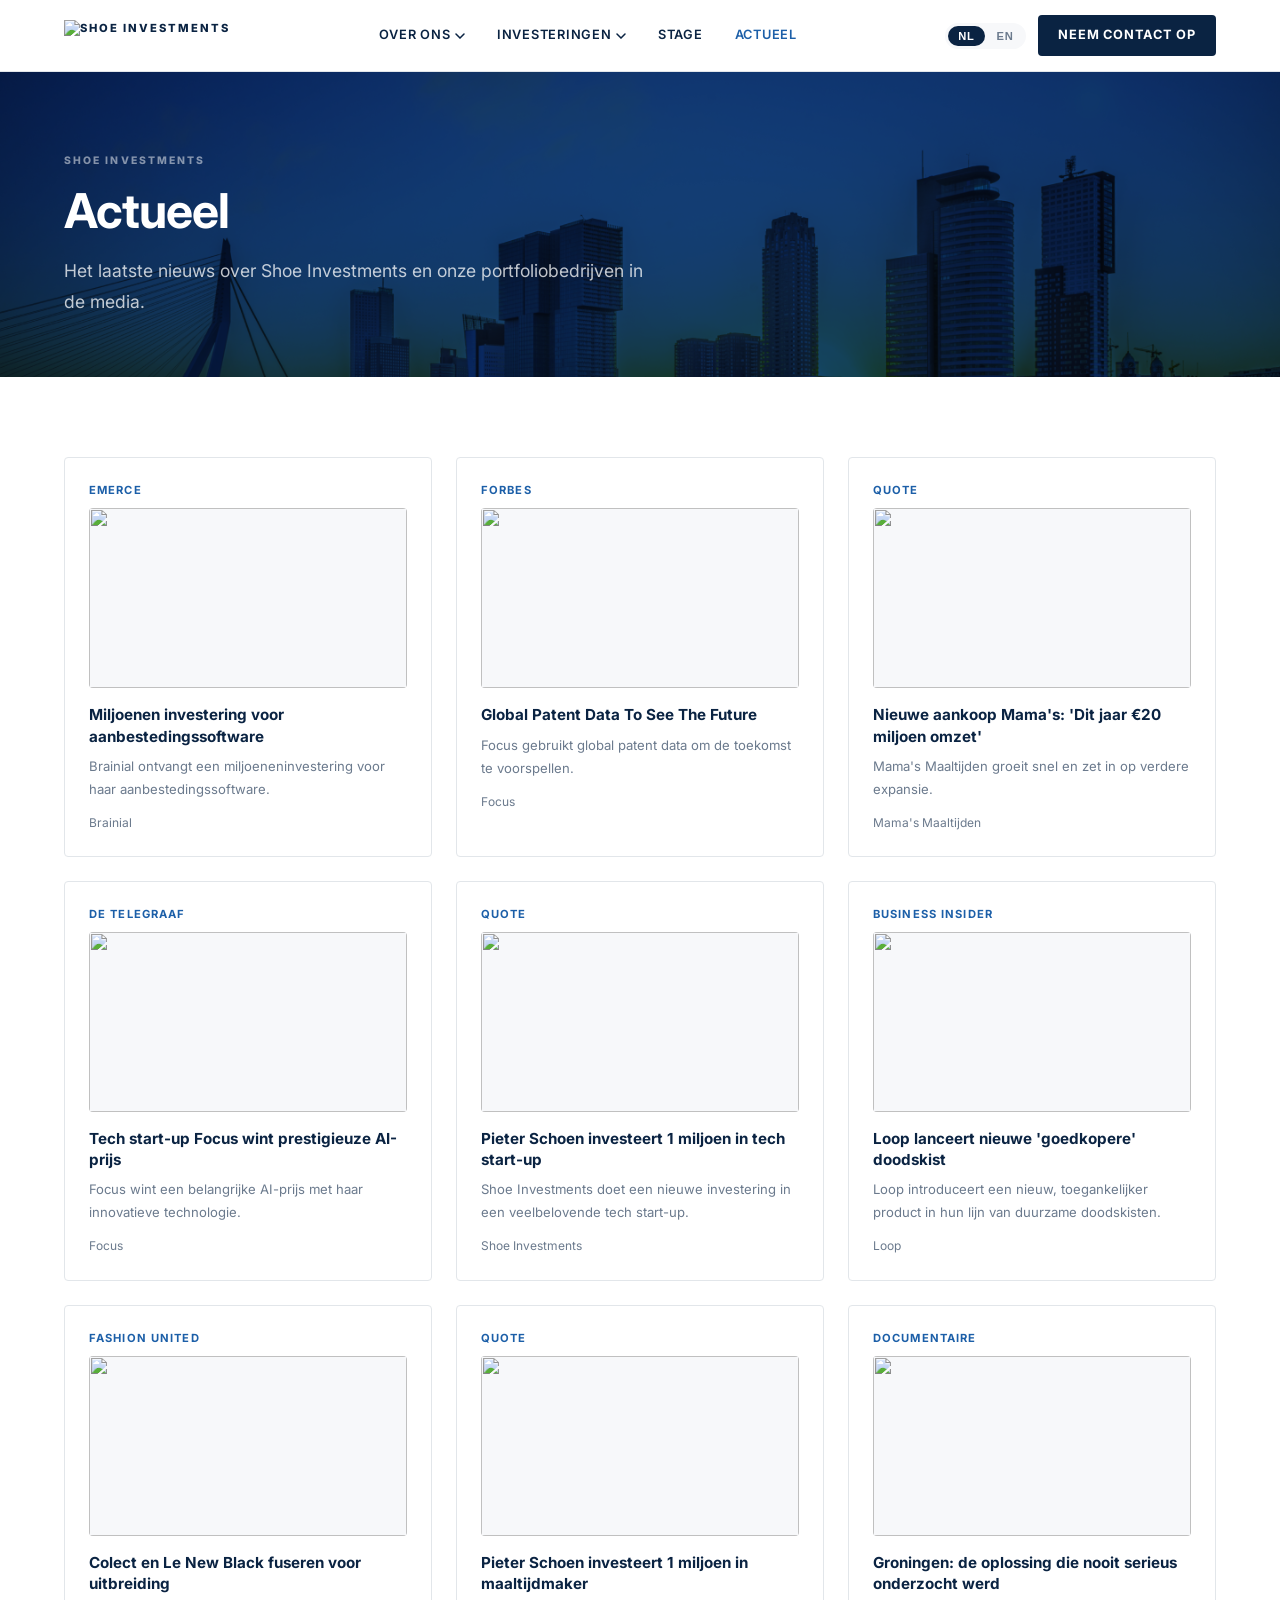
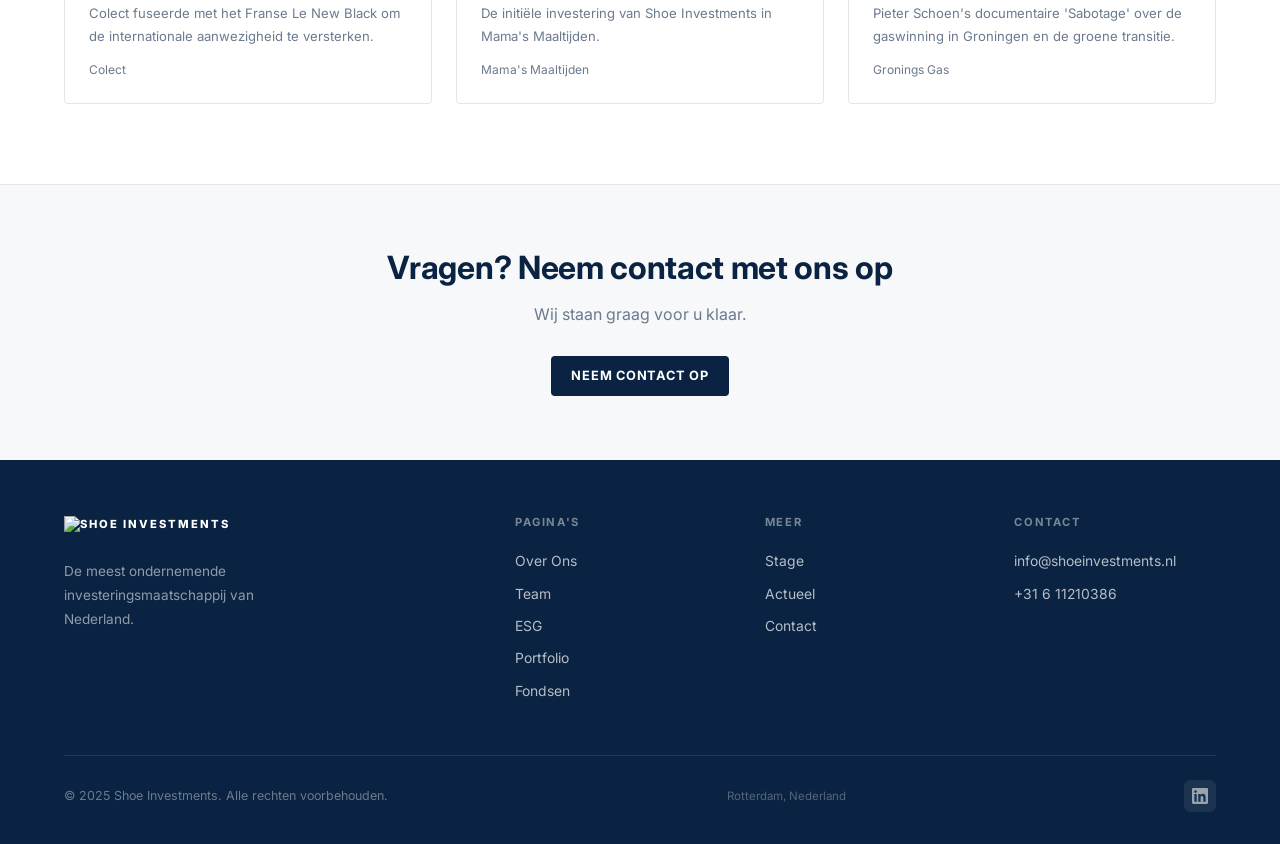
==== actueel.html @ 48cdfedd "Initial commit: Shoe Investments corporate website Static HTML/CSS/JS corporate site for Shoe Invest" ====
<!DOCTYPE html>
<html lang="nl">
<head>
  <meta charset="UTF-8" />
  <meta name="viewport" content="width=device-width, initial-scale=1.0" />
  <title>Actueel — Shoe Investments</title>
  <link rel="preconnect" href="https://fonts.googleapis.com" />
  <link rel="preconnect" href="https://fonts.gstatic.com" crossorigin />
  <link href="https://fonts.googleapis.com/css2?family=Inter:wght@400;500;600;700;800&display=swap" rel="stylesheet" />
  <link rel="stylesheet" href="css/style.css" />
</head>
<body>
<nav class="navbar">
  <div class="container">
    <a href="index.html" class="nav-logo">
      <img src="https://cdn.prod.website-files.com/64eccea52a843067f3f921f5/651d822fee055feca2a8ac01_Shoe%20logo.svg" alt="Shoe Investments" height="32" style="height:32px;width:auto;">
    </a>
    <ul class="nav-links">
      <li class="nav-item">
        <span class="nav-link" tabindex="0">
          <span data-nl="Over Ons" data-en="About Us">Over Ons</span>
          <svg width="10" height="6" viewBox="0 0 10 6" fill="none"><path d="M1 1l4 4 4-4" stroke="currentColor" stroke-width="1.5" stroke-linecap="round"/></svg>
        </span>
        <div class="dropdown">
          <a href="over-ons.html" data-nl="Over Ons" data-en="About Us">Over Ons</a>
          <a href="team.html">Team</a>
          <a href="esg.html">ESG</a>
        </div>
      </li>
      <li class="nav-item">
        <span class="nav-link" tabindex="0">
          <span data-nl="Investeringen" data-en="Investments">Investeringen</span>
          <svg width="10" height="6" viewBox="0 0 10 6" fill="none"><path d="M1 1l4 4 4-4" stroke="currentColor" stroke-width="1.5" stroke-linecap="round"/></svg>
        </span>
        <div class="dropdown">
          <a href="portfolio.html">Portfolio</a>
          <a href="fondsen.html" data-nl="Fondsen" data-en="Funds">Fondsen</a>
        </div>
      </li>
      <li><a href="stage.html" class="nav-link" data-nl="Stage" data-en="Internship">Stage</a></li>
      <li><a href="actueel.html" class="nav-link active" data-nl="Actueel" data-en="News">Actueel</a></li>
    </ul>
    <div class="nav-right">
      <div class="lang-toggle">
        <button class="lang-btn active" data-lang="nl">NL</button>
        <button class="lang-btn" data-lang="en">EN</button>
      </div>
      <a href="contact.html" class="btn btn-primary" data-nl="Neem Contact Op" data-en="Contact Us">Neem Contact Op</a>
      <button class="hamburger" aria-label="Menu"><span></span><span></span><span></span></button>
    </div>
  </div>
</nav>
<div class="mobile-nav">
  <a href="over-ons.html" data-nl="Over Ons" data-en="About Us">Over Ons</a>
  <a href="team.html">Team</a>
  <a href="esg.html">ESG</a>
  <a href="portfolio.html">Portfolio</a>
  <a href="fondsen.html" data-nl="Fondsen" data-en="Funds">Fondsen</a>
  <a href="stage.html" data-nl="Stage" data-en="Internship">Stage</a>
  <a href="actueel.html" data-nl="Actueel" data-en="News">Actueel</a>
  <a href="contact.html" data-nl="Neem Contact Op" data-en="Contact Us">Neem Contact Op</a>
</div>

<div class="page-content">
  <div class="page-hero">
    <div class="container">
      <p class="page-hero-eyebrow">Shoe Investments</p>
      <h1 data-nl="Actueel" data-en="News">Actueel</h1>
      <p class="lead" data-nl="Het laatste nieuws over Shoe Investments en onze portfoliobedrijven in de media." data-en="The latest news about Shoe Investments and our portfolio companies in the media.">Het laatste nieuws over Shoe Investments en onze portfoliobedrijven in de media.</p>
    </div>
  </div>

  <section>
    <div class="container">
      <div class="news-grid">

        <a href="https://www.emerce.nl/wire/pieter-schoen-investeert-vrolijk-door-miljoenen-euros-aanbestedingssoftware-brainial" target="_blank" rel="noopener" class="news-card">
          <div class="news-source">Emerce</div>
          <img src="https://cdn.prod.website-files.com/64ef52d4e63f78db8ad33967/684ffb658123a22bd717f1c7_Brianial.png" alt="" class="news-card-img" style="object-position:center 30%;" loading="lazy">
          <h3 data-nl="Miljoenen investering voor aanbestedingssoftware" data-en="Millions invested in tendering software">Miljoenen investering voor aanbestedingssoftware</h3>
          <p data-nl="Brainial ontvangt een miljoeneninvestering voor haar aanbestedingssoftware." data-en="Brainial receives a multi-million investment for its tendering software.">Brainial ontvangt een miljoeneninvestering voor haar aanbestedingssoftware.</p>
          <div style="margin-top:12px;font-size:0.75rem;color:var(--grey-text);">Brainial</div>
        </a>

        <a href="https://www.forbes.com/sites/jenniferkitepowell/2024/02/20/this-is-how-one-company-uses-global-patent-data-to-see-the-future/?sh=64e98cf75f99" target="_blank" rel="noopener" class="news-card">
          <div class="news-source">Forbes</div>
          <img src="https://cdn.prod.website-files.com/64ef52d4e63f78db8ad33967/65e05b4cc07e5c67987887cb_960x0.jpg.webp" alt="" class="news-card-img" loading="lazy">
          <h3 data-nl="Global Patent Data To See The Future" data-en="Global Patent Data To See The Future">Global Patent Data To See The Future</h3>
          <p data-nl="Focus gebruikt global patent data om de toekomst te voorspellen." data-en="Focus uses global patent data to predict the future.">Focus gebruikt global patent data om de toekomst te voorspellen.</p>
          <div style="margin-top:12px;font-size:0.75rem;color:var(--grey-text);">Focus</div>
        </a>

        <a href="https://www.quotenet.nl/zakelijk/a46900696/mamas-maaltijden-vood-pieter-schoen/" target="_blank" rel="noopener" class="news-card">
          <div class="news-source">Quote</div>
          <img src="https://cdn.prod.website-files.com/64ef52d4e63f78db8ad33967/65e05a0ed6deb21a295bdee4_mama%27s%20overname.jpeg" alt="" class="news-card-img" style="object-position:center 30%;" loading="lazy">
          <h3 data-nl="Nieuwe aankoop Mama's: 'Dit jaar €20 miljoen omzet'" data-en="Mama's new acquisition: '€20 million turnover this year'">Nieuwe aankoop Mama's: 'Dit jaar €20 miljoen omzet'</h3>
          <p data-nl="Mama's Maaltijden groeit snel en zet in op verdere expansie." data-en="Mama's Maaltijden is growing rapidly and is expanding further.">Mama's Maaltijden groeit snel en zet in op verdere expansie.</p>
          <div style="margin-top:12px;font-size:0.75rem;color:var(--grey-text);">Mama's Maaltijden</div>
        </a>

        <a href="https://www.telegraaf.nl/financieel/462116134/nederlands-techbedrijf-focus-wint-prestigieuze-ai-prijs" target="_blank" rel="noopener" class="news-card">
          <div class="news-source">De Telegraaf</div>
          <img src="https://cdn.prod.website-files.com/64ef52d4e63f78db8ad33967/658c47b6bd7c075b6a76b91a_focus.png" alt="" class="news-card-img" loading="lazy">
          <h3 data-nl="Tech start-up Focus wint prestigieuze AI-prijs" data-en="Tech start-up Focus wins prestigious AI award">Tech start-up Focus wint prestigieuze AI-prijs</h3>
          <p data-nl="Focus wint een belangrijke AI-prijs met haar innovatieve technologie." data-en="Focus wins an important AI award with its innovative technology.">Focus wint een belangrijke AI-prijs met haar innovatieve technologie.</p>
          <div style="margin-top:12px;font-size:0.75rem;color:var(--grey-text);">Focus</div>
        </a>

        <a href="https://www.quotenet.nl/financien/investeren/a45560311/pieter-schoen-focus-vaningen-thijs-van-de-poll-investeren-startup/" target="_blank" rel="noopener" class="news-card">
          <div class="news-source">Quote</div>
          <img src="https://cdn.prod.website-files.com/64ef52d4e63f78db8ad33967/658c46719f0ba90bafc49a41_van-ingen-schoen-jpg-652ea79540af8.jpg" alt="" class="news-card-img" loading="lazy">
          <h3 data-nl="Pieter Schoen investeert 1 miljoen in tech start-up" data-en="Pieter Schoen invests 1 million in tech start-up">Pieter Schoen investeert 1 miljoen in tech start-up</h3>
          <p data-nl="Shoe Investments doet een nieuwe investering in een veelbelovende tech start-up." data-en="Shoe Investments makes a new investment in a promising tech start-up.">Shoe Investments doet een nieuwe investering in een veelbelovende tech start-up.</p>
          <div style="margin-top:12px;font-size:0.75rem;color:var(--grey-text);">Shoe Investments</div>
        </a>

        <a href="https://www.businessinsider.nl/loop-biotech-levende-doodskist-haalt-1-miljoen-op-nieuwe-versie-kist-goedkoper/" target="_blank" rel="noopener" class="news-card">
          <div class="news-source">Business Insider</div>
          <img src="https://cdn.prod.website-files.com/64ef52d4e63f78db8ad33967/6555ae7742459ecd41f3e564_Loop.jpeg" alt="" class="news-card-img" loading="lazy">
          <h3 data-nl="Loop lanceert nieuwe 'goedkopere' doodskist" data-en="Loop launches new 'cheaper' coffin">Loop lanceert nieuwe 'goedkopere' doodskist</h3>
          <p data-nl="Loop introduceert een nieuw, toegankelijker product in hun lijn van duurzame doodskisten." data-en="Loop introduces a new, more accessible product in their line of sustainable coffins.">Loop introduceert een nieuw, toegankelijker product in hun lijn van duurzame doodskisten.</p>
          <div style="margin-top:12px;font-size:0.75rem;color:var(--grey-text);">Loop</div>
        </a>

        <a href="https://fashionunited.nl/nieuws/business/colect-en-le-new-black-fuseren-om-samen-het-toonaangevende-digitale-wholesaleplatform-te-vormen-in-europa-en-de-vs/2023092658620" target="_blank" rel="noopener" class="news-card">
          <div class="news-source">Fashion United</div>
          <img src="https://cdn.prod.website-files.com/64ef52d4e63f78db8ad33967/6555ae75e374dc70b36e6571_lnb-x-colect-equipe-direction-1-q2i5mr8w-2023-09-26.jpeg" alt="" class="news-card-img" loading="lazy">
          <h3 data-nl="Colect en Le New Black fuseren voor uitbreiding" data-en="Colect and Le New Black merge for expansion">Colect en Le New Black fuseren voor uitbreiding</h3>
          <p data-nl="Colect fuseerde met het Franse Le New Black om de internationale aanwezigheid te versterken." data-en="Colect merged with French company Le New Black to strengthen its international presence.">Colect fuseerde met het Franse Le New Black om de internationale aanwezigheid te versterken.</p>
          <div style="margin-top:12px;font-size:0.75rem;color:var(--grey-text);">Colect</div>
        </a>

        <a href="https://www.quotenet.nl/zakelijk/a44061539/pieter-schoen-investeert-euro1-miljoen-in-maaltijdenmaker-mijn-kinderen-worden-met-liefde-proefkonijn/" target="_blank" rel="noopener" class="news-card">
          <div class="news-source">Quote</div>
          <img src="https://cdn.prod.website-files.com/64ef52d4e63f78db8ad33967/6555ae761fc83b9bbe2fec80_mamas_2.jpeg" alt="" class="news-card-img" style="object-position:center 30%;" loading="lazy">
          <h3 data-nl="Pieter Schoen investeert 1 miljoen in maaltijdmaker" data-en="Pieter Schoen invests 1 million in meal maker">Pieter Schoen investeert 1 miljoen in maaltijdmaker</h3>
          <p data-nl="De initiële investering van Shoe Investments in Mama's Maaltijden." data-en="Shoe Investments' initial investment in Mama's Maaltijden.">De initiële investering van Shoe Investments in Mama's Maaltijden.</p>
          <div style="margin-top:12px;font-size:0.75rem;color:var(--grey-text);">Mama's Maaltijden</div>
        </a>

        <a href="https://oplossinggroningen.nl/" target="_blank" rel="noopener" class="news-card">
          <div class="news-source" data-nl="Documentaire" data-en="Documentary">Documentaire</div>
          <img src="https://cdn.prod.website-files.com/64ef52d4e63f78db8ad33967/6555ae7589e341346a11536c_Rectangle_17.jpeg" alt="" class="news-card-img" loading="lazy">
          <h3 data-nl="Groningen: de oplossing die nooit serieus onderzocht werd" data-en="Groningen: the solution that was never seriously investigated">Groningen: de oplossing die nooit serieus onderzocht werd</h3>
          <p data-nl="Pieter Schoen's documentaire 'Sabotage' over de gaswinning in Groningen en de groene transitie." data-en="Pieter Schoen's documentary 'Sabotage' about gas extraction in Groningen and the green transition.">Pieter Schoen's documentaire 'Sabotage' over de gaswinning in Groningen en de groene transitie.</p>
          <div style="margin-top:12px;font-size:0.75rem;color:var(--grey-text);">Gronings Gas</div>
        </a>

      </div>

      
  </section>

  <div class="cta-banner">
    <div class="container">
      <h2 data-nl="Vragen? Neem contact met ons op" data-en="Questions? Get in touch">Vragen? Neem contact met ons op</h2>
      <p data-nl="Wij staan graag voor u klaar." data-en="We are happy to help you.">Wij staan graag voor u klaar.</p>
      <a href="contact.html" class="btn btn-primary" data-nl="Neem Contact Op" data-en="Contact Us">Neem Contact Op</a>
    </div>
  </div>

  <footer>
    <div class="container">
      <div class="footer-grid">
        <div class="footer-brand">
          <a href="index.html" class="nav-logo" style="color:white;">
            <img src="https://cdn.prod.website-files.com/64eccea52a843067f3f921f5/6537e6a56e33669aa1f856d7_Group%20(7).png" alt="Shoe Investments" height="28" style="height:28px;width:auto;">
          </a>
          <p data-nl="De meest ondernemende investeringsmaatschappij van Nederland." data-en="The most entrepreneurial investment company in the Netherlands.">De meest ondernemende investeringsmaatschappij van Nederland.</p>
        </div>
        <div class="footer-col">
          <h4 data-nl="Pagina's" data-en="Pages">Pagina's</h4>
          <a href="over-ons.html" data-nl="Over Ons" data-en="About Us">Over Ons</a>
          <a href="team.html">Team</a>
          <a href="esg.html">ESG</a>
          <a href="portfolio.html">Portfolio</a>
          <a href="fondsen.html" data-nl="Fondsen" data-en="Funds">Fondsen</a>
        </div>
        <div class="footer-col">
          <h4 data-nl="Meer" data-en="More">Meer</h4>
          <a href="stage.html" data-nl="Stage" data-en="Internship">Stage</a>
          <a href="actueel.html" data-nl="Actueel" data-en="News">Actueel</a>
          <a href="contact.html">Contact</a>
        </div>
        <div class="footer-col">
          <h4 data-nl="Contact" data-en="Contact">Contact</h4>
          <a href="mailto:info@shoeinvestments.nl">info@shoeinvestments.nl</a>
          <a href="tel:+31611210386">+31 6 11210386</a>
        </div>
      </div>
      <div class="footer-bottom">
        <p data-nl="© 2025 Shoe Investments. Alle rechten voorbehouden." data-en="© 2025 Shoe Investments. All rights reserved.">© 2025 Shoe Investments. Alle rechten voorbehouden.</p>
        <p style="color:rgba(255,255,255,0.3);font-size:0.72rem;" data-nl="Rotterdam, Nederland" data-en="Rotterdam, Netherlands">Rotterdam, Nederland</p>
              <div class="footer-social">
        <a href="https://www.linkedin.com/company/shoe-investments/" target="_blank" rel="noopener" aria-label="LinkedIn">
          <svg width="16" height="16" viewBox="0 0 24 24" fill="currentColor"><path d="M20.447 20.452h-3.554v-5.569c0-1.328-.027-3.037-1.852-3.037-1.853 0-2.136 1.445-2.136 2.939v5.667H9.351V9h3.414v1.561h.046c.477-.9 1.637-1.85 3.37-1.85 3.601 0 4.267 2.37 4.267 5.455v6.286zM5.337 7.433a2.062 2.062 0 0 1-2.063-2.065 2.064 2.064 0 1 1 2.063 2.065zm1.782 13.019H3.555V9h3.564v11.452zM22.225 0H1.771C.792 0 0 .774 0 1.729v20.542C0 23.227.792 24 1.771 24h20.451C23.2 24 24 23.227 24 22.271V1.729C24 .774 23.2 0 22.222 0h.003z"/></svg>
        </a>
      </div>
      </div>
    </div>
  </footer>
</div>
<script src="js/main.js"></script>
</body>
</html>
---- css/style.css ----
/* ============================================================
   SHOE INVESTMENTS — Global Stylesheet
   Design: Light, professional PE office aesthetic (Rotterdam)
   Colors: Navy #0A2342, Accent Blue #1C5FA8, White #FFFFFF, Grey #F7F8FA
   Font: Inter (Google Fonts)
   ============================================================ */

/* ---------- Reset & Base ---------- */
*, *::before, *::after {
  box-sizing: border-box;
  margin: 0;
  padding: 0;
}

html {
  scroll-behavior: smooth;
  font-size: 16px;
}

body {
  font-family: 'Inter', -apple-system, BlinkMacSystemFont, 'Segoe UI', sans-serif;
  color: #1a2a3a;
  background: #ffffff;
  line-height: 1.6;
  -webkit-font-smoothing: antialiased;
}

img { max-width: 100%; display: block; }
a { text-decoration: none; color: inherit; }
ul { list-style: none; }

/* ---------- CSS Variables ---------- */
:root {
  --navy: #0A2342;
  --blue: #1C5FA8;
  --blue-light: #2d74c7;
  --white: #ffffff;
  --grey-bg: #F7F8FA;
  --grey-border: #e2e6ea;
  --grey-text: #6b7a8d;
  --text: #1a2a3a;
  --nav-height: 72px;
  --max-width: 1200px;
  --radius: 4px;
  --shadow: 0 2px 12px rgba(10,35,66,0.08);
  --shadow-hover: 0 6px 24px rgba(10,35,66,0.14);
  --transition: 0.2s ease;
}

/* ---------- Typography ---------- */
h1, h2, h3, h4, h5 {
  font-weight: 700;
  line-height: 1.2;
  color: var(--navy);
}

h1 { font-size: clamp(2rem, 4vw, 3rem); letter-spacing: -0.02em; }
h2 { font-size: clamp(1.5rem, 2.5vw, 2.25rem); letter-spacing: -0.01em; }
h3 { font-size: 1.25rem; }
h4 { font-size: 1rem; font-weight: 600; }
p { color: var(--grey-text); line-height: 1.75; }
.lead { font-size: 1.1rem; color: var(--text); }

/* ---------- Layout ---------- */
.container {
  max-width: var(--max-width);
  margin: 0 auto;
  padding: 0 24px;
}

section { padding: 80px 0; }

.section-label {
  font-size: 0.7rem;
  font-weight: 700;
  letter-spacing: 0.15em;
  text-transform: uppercase;
  color: var(--blue);
  margin-bottom: 12px;
}

.section-title {
  margin-bottom: 16px;
}

.section-intro {
  max-width: 640px;
  margin-bottom: 48px;
}

/* ---------- Navigation ---------- */
.navbar {
  position: fixed;
  top: 0; left: 0; right: 0;
  height: var(--nav-height);
  background: rgba(255,255,255,0.97);
  backdrop-filter: blur(8px);
  border-bottom: 1px solid var(--grey-border);
  z-index: 1000;
  display: flex;
  align-items: center;
}

.navbar .container {
  display: flex;
  align-items: center;
  justify-content: space-between;
  width: 100%;
}

.nav-logo {
  display: flex;
  align-items: center;
  gap: 10px;
  font-size: 0.7rem;
  font-weight: 800;
  letter-spacing: 0.18em;
  text-transform: uppercase;
  color: var(--navy);
}

.nav-logo svg {
  flex-shrink: 0;
}

.nav-links {
  display: flex;
  align-items: center;
  gap: 8px;
}

.nav-item {
  position: relative;
}

.nav-link {
  font-size: 0.8rem;
  font-weight: 600;
  letter-spacing: 0.06em;
  text-transform: uppercase;
  color: var(--navy);
  padding: 8px 12px;
  border-radius: var(--radius);
  transition: color var(--transition), background var(--transition);
  display: flex;
  align-items: center;
  gap: 4px;
  cursor: pointer;
}

.nav-link:hover { color: var(--blue); background: var(--grey-bg); }
.nav-link.active { color: var(--blue); }

/* Dropdown */
.dropdown {
  position: absolute;
  top: calc(100% + 8px);
  left: 0;
  min-width: 180px;
  background: var(--white);
  border: 1px solid var(--grey-border);
  border-radius: var(--radius);
  box-shadow: var(--shadow);
  opacity: 0;
  visibility: hidden;
  transform: translateY(-6px);
  transition: all var(--transition);
}

.nav-item:hover .dropdown,
.nav-item:focus-within .dropdown {
  opacity: 1;
  visibility: visible;
  transform: translateY(0);
}

.dropdown a {
  display: block;
  padding: 10px 16px;
  font-size: 0.8rem;
  font-weight: 500;
  color: var(--text);
  transition: background var(--transition), color var(--transition);
}

.dropdown a:hover {
  background: var(--grey-bg);
  color: var(--blue);
}

/* Nav Right */
.nav-right {
  display: flex;
  align-items: center;
  gap: 12px;
}

/* Language Toggle */
.lang-toggle {
  display: flex;
  align-items: center;
  gap: 2px;
  background: var(--grey-bg);
  border-radius: 20px;
  padding: 3px;
}

.lang-btn {
  font-size: 0.7rem;
  font-weight: 700;
  letter-spacing: 0.06em;
  padding: 4px 10px;
  border-radius: 16px;
  border: none;
  cursor: pointer;
  background: transparent;
  color: var(--grey-text);
  transition: all var(--transition);
}

.lang-btn.active {
  background: var(--navy);
  color: var(--white);
}

/* CTA Button */
.btn {
  display: inline-flex;
  align-items: center;
  gap: 8px;
  padding: 10px 20px;
  border-radius: var(--radius);
  font-size: 0.8rem;
  font-weight: 700;
  letter-spacing: 0.06em;
  text-transform: uppercase;
  transition: all var(--transition);
  cursor: pointer;
  border: none;
}

.btn-primary {
  background: var(--navy);
  color: var(--white);
}

.btn-primary:hover {
  background: var(--blue);
  box-shadow: var(--shadow-hover);
  transform: translateY(-1px);
}

.btn-outline {
  background: transparent;
  color: var(--navy);
  border: 2px solid var(--navy);
}

.btn-outline:hover {
  background: var(--navy);
  color: var(--white);
}

.btn-white {
  background: var(--white);
  color: var(--navy);
}

.btn-white:hover {
  background: var(--grey-bg);
}

/* Hamburger */
.hamburger {
  display: none;
  flex-direction: column;
  gap: 5px;
  cursor: pointer;
  padding: 4px;
  background: none;
  border: none;
}

.hamburger span {
  display: block;
  width: 22px;
  height: 2px;
  background: var(--navy);
  border-radius: 2px;
  transition: all 0.25s ease;
}

.hamburger.open span:nth-child(1) { transform: rotate(45deg) translate(5px, 5px); }
.hamburger.open span:nth-child(2) { opacity: 0; }
.hamburger.open span:nth-child(3) { transform: rotate(-45deg) translate(5px, -5px); }

/* Mobile Nav */
.mobile-nav {
  display: none;
  position: fixed;
  top: var(--nav-height);
  left: 0; right: 0;
  background: var(--white);
  border-bottom: 1px solid var(--grey-border);
  padding: 24px;
  z-index: 999;
  box-shadow: var(--shadow);
}

.mobile-nav.open { display: block; }

.mobile-nav a {
  display: block;
  padding: 12px 0;
  font-size: 0.9rem;
  font-weight: 600;
  color: var(--navy);
  border-bottom: 1px solid var(--grey-border);
}

.mobile-nav a:last-child { border-bottom: none; }

/* Page offset for fixed nav */
.page-content {
  padding-top: var(--nav-height);
}

/* ---------- Hero ---------- */
.hero {
  position: relative;
  min-height: 90vh;
  display: flex;
  align-items: center;
  overflow: hidden;
  background: var(--navy);
}

.hero-bg {
  position: absolute;
  inset: 0;
  background-image: url('../images/hero-slide1.png');
  background-size: cover;
  background-position: center 30%;
  opacity: 0.5;
}

.hero-content {
  position: relative;
  z-index: 1;
  max-width: 700px;
}

.hero-eyebrow {
  font-size: 0.65rem;
  font-weight: 800;
  letter-spacing: 0.2em;
  text-transform: uppercase;
  color: rgba(255,255,255,0.7);
  margin-bottom: 16px;
}

.hero h1 {
  color: var(--white);
  font-size: clamp(2rem, 4.5vw, 3.5rem);
  line-height: 1.1;
  margin-bottom: 24px;
}

.hero-sub {
  font-size: 1.05rem;
  color: rgba(255,255,255,0.75);
  margin-bottom: 36px;
  max-width: 480px;
}

.hero-actions {
  display: flex;
  gap: 12px;
  flex-wrap: wrap;
}

/* ---------- Stats Bar ---------- */
.stats-bar {
  background: var(--grey-bg);
  border-bottom: 1px solid var(--grey-border);
  padding: 32px 0;
}

.stats-grid {
  display: grid;
  grid-template-columns: repeat(3, 1fr);
  gap: 1px;
  background: var(--grey-border);
}

.stat-item {
  background: var(--grey-bg);
  text-align: center;
  padding: 24px 16px;
}

.stat-number {
  font-size: 2.5rem;
  font-weight: 800;
  color: var(--navy);
  line-height: 1;
  margin-bottom: 6px;
}

.stat-label {
  font-size: 0.8rem;
  color: var(--grey-text);
  text-transform: uppercase;
  letter-spacing: 0.08em;
  font-weight: 500;
}

/* ---------- Cards ---------- */
.card {
  background: var(--white);
  border: 1px solid var(--grey-border);
  border-radius: var(--radius);
  padding: 28px;
  transition: all var(--transition);
}

.card:hover {
  box-shadow: var(--shadow-hover);
  transform: translateY(-2px);
  border-color: transparent;
}

/* ---------- Values Grid ---------- */
.values-grid {
  display: grid;
  grid-template-columns: repeat(auto-fill, minmax(280px, 1fr));
  gap: 24px;
}

.value-card {
  padding: 28px;
  border: 1px solid var(--grey-border);
  border-radius: var(--radius);
  transition: all var(--transition);
}

.value-card:hover {
  border-color: var(--blue);
  box-shadow: var(--shadow);
}

.value-icon {
  width: 40px;
  height: 40px;
  background: var(--grey-bg);
  border-radius: 8px;
  display: flex;
  align-items: center;
  justify-content: center;
  margin-bottom: 16px;
  color: var(--blue);
}

.value-card h3 {
  font-size: 1rem;
  margin-bottom: 8px;
  color: var(--navy);
}

.value-card p {
  font-size: 0.88rem;
}

/* ---------- Portfolio Cards ---------- */
.portfolio-grid {
  display: grid;
  grid-template-columns: repeat(auto-fill, minmax(240px, 1fr));
  gap: 20px;
}

a.portfolio-card {
  display: block;
  color: inherit;
}

.portfolio-card {
  background: var(--white);
  border: 1px solid var(--grey-border);
  border-radius: var(--radius);
  padding: 0;
  transition: all var(--transition);
  position: relative;
  overflow: hidden;
}

.portfolio-card:hover {
  box-shadow: var(--shadow-hover);
  transform: translateY(-3px);
  border-color: transparent;
}

/* Company photo at top of card */
.portfolio-card-img {
  width: 100%;
  height: 200px;
  object-fit: cover;
  object-position: center 20%;
  display: block;
}

/* Card body (below image) */
.portfolio-card-body {
  padding: 16px 20px 20px;
}

/* One-liner tooltip that slides up on hover */
.card-tooltip {
  position: absolute;
  bottom: 0; left: 0; right: 0;
  background: rgba(10, 35, 66, 0.92);
  color: white;
  font-size: 0.8rem;
  font-weight: 500;
  padding: 10px 16px;
  transform: translateY(100%);
  transition: transform 0.22s ease;
  line-height: 1.4;
  backdrop-filter: blur(4px);
  pointer-events: none;
}

.portfolio-card:hover .card-tooltip {
  transform: translateY(0);
}

.portfolio-logo {
  height: 28px;
  width: auto;
  max-width: 100px;
  object-fit: contain;
  margin-bottom: 10px;
  display: block;
}

.portfolio-logo-placeholder {
  height: 28px;
  display: flex;
  align-items: center;
  margin-bottom: 10px;
}

/* Detail page back link */
.back-link {
  display: inline-flex;
  align-items: center;
  gap: 6px;
  font-size: 0.8rem;
  font-weight: 600;
  color: var(--blue);
  text-transform: uppercase;
  letter-spacing: 0.08em;
  margin-bottom: 32px;
  transition: color var(--transition);
}
.back-link:hover { color: var(--navy); }

.detail-hero {
  background: var(--navy);
  padding: 80px 0 60px;
}
.detail-hero-inner {
  display: flex;
  align-items: flex-start;
  gap: 40px;
}
.detail-logo-box {
  background: white;
  border-radius: 8px;
  padding: 16px 24px;
  display: flex;
  align-items: center;
  justify-content: center;
  flex-shrink: 0;
  width: 120px;
  height: 80px;
}
.detail-logo-box img {
  max-width: 100%;
  max-height: 100%;
  object-fit: contain;
}
.detail-hero h1 { color: white; margin-bottom: 12px; }
.detail-hero .lead { color: rgba(255,255,255,0.75); max-width: 560px; }

.detail-meta-grid {
  display: grid;
  grid-template-columns: repeat(auto-fill, minmax(200px, 1fr));
  gap: 24px;
  margin-bottom: 48px;
}
.detail-meta-item { }
.detail-meta-label {
  font-size: 0.65rem;
  font-weight: 700;
  letter-spacing: 0.14em;
  text-transform: uppercase;
  color: var(--blue);
  margin-bottom: 4px;
}
.detail-meta-value {
  font-size: 0.95rem;
  font-weight: 600;
  color: var(--navy);
}

.portfolio-card.exit {
  opacity: 0.75;
}

.portfolio-company {
  font-size: 1rem;
  font-weight: 700;
  color: var(--navy);
  text-transform: uppercase;
  letter-spacing: 0.04em;
  margin-bottom: 8px;
}

.portfolio-meta {
  font-size: 0.75rem;
  color: var(--grey-text);
  margin-bottom: 4px;
}

.portfolio-badge {
  display: inline-block;
  font-size: 0.65rem;
  font-weight: 700;
  letter-spacing: 0.1em;
  text-transform: uppercase;
  padding: 3px 8px;
  border-radius: 20px;
  margin-top: 12px;
}

.badge-current { background: #e8f0fd; color: var(--blue); }
.badge-exit { background: #f0f0f0; color: #666; }

/* Portfolio Filter */
.portfolio-filter {
  display: flex;
  gap: 8px;
  margin-bottom: 36px;
  flex-wrap: wrap;
}

.filter-btn {
  padding: 8px 20px;
  border-radius: 20px;
  border: 1px solid var(--grey-border);
  background: var(--white);
  font-size: 0.8rem;
  font-weight: 600;
  color: var(--grey-text);
  cursor: pointer;
  transition: all var(--transition);
  letter-spacing: 0.04em;
}

.filter-btn:hover, .filter-btn.active {
  background: var(--navy);
  color: var(--white);
  border-color: var(--navy);
}

/* ---------- Team Cards ---------- */
.team-grid {
  display: grid;
  grid-template-columns: repeat(auto-fill, minmax(260px, 1fr));
  gap: 24px;
}

.team-card {
  background: var(--white);
  border: 1px solid var(--grey-border);
  border-radius: var(--radius);
  overflow: hidden;
  transition: all var(--transition);
}

.team-card:hover {
  box-shadow: var(--shadow-hover);
  transform: translateY(-2px);
  border-color: transparent;
}

.team-photo {
  width: 100%;
  height: 220px;
  background: var(--grey-bg);
  display: flex;
  align-items: center;
  justify-content: center;
  color: var(--grey-border);
  font-size: 3rem;
  overflow: hidden;
}

.team-info {
  padding: 20px;
}

.team-name {
  font-size: 1rem;
  font-weight: 700;
  color: var(--navy);
  margin-bottom: 4px;
  text-transform: capitalize;
}

.team-title {
  font-size: 0.78rem;
  font-weight: 600;
  color: var(--blue);
  text-transform: uppercase;
  letter-spacing: 0.06em;
  margin-bottom: 12px;
}

.team-since {
  font-size: 0.72rem;
  color: var(--grey-text);
  margin-bottom: 12px;
}

.team-bio {
  font-size: 0.82rem;
  color: var(--grey-text);
  line-height: 1.6;
  display: -webkit-box;
  -webkit-line-clamp: 4;
  -webkit-box-orient: vertical;
  overflow: hidden;
}

.team-bio.expanded {
  display: block;
  -webkit-line-clamp: unset;
}

.bio-toggle {
  font-size: 0.75rem;
  color: var(--blue);
  font-weight: 600;
  cursor: pointer;
  margin-top: 8px;
  display: inline-block;
  background: none;
  border: none;
}

/* ---------- ESG Section ---------- */
.esg-grid {
  display: grid;
  grid-template-columns: repeat(auto-fill, minmax(320px, 1fr));
  gap: 24px;
}

.esg-card {
  background: var(--white);
  border: 1px solid var(--grey-border);
  border-radius: var(--radius);
  padding: 32px;
  border-top: 3px solid var(--blue);
}

.esg-icon {
  width: 44px;
  height: 44px;
  background: #e8f0fd;
  border-radius: 10px;
  display: flex;
  align-items: center;
  justify-content: center;
  margin-bottom: 16px;
  color: var(--blue);
  font-size: 1.3rem;
}

.esg-card h3 {
  font-size: 1.05rem;
  margin-bottom: 10px;
  color: var(--navy);
}

.esg-card p { font-size: 0.87rem; }

/* ---------- Fondsen List ---------- */
.fondsen-grid {
  display: grid;
  grid-template-columns: repeat(auto-fill, minmax(300px, 1fr));
  gap: 16px;
}

.fonds-item {
  background: var(--grey-bg);
  border: 1px solid var(--grey-border);
  border-radius: var(--radius);
  padding: 20px 24px;
  display: flex;
  align-items: center;
  gap: 12px;
  transition: all var(--transition);
}

.fonds-item:hover {
  background: var(--white);
  box-shadow: var(--shadow);
  border-color: var(--blue);
}

.fonds-dot {
  width: 8px;
  height: 8px;
  border-radius: 50%;
  background: var(--blue);
  flex-shrink: 0;
}

.fonds-name {
  font-size: 0.9rem;
  font-weight: 600;
  color: var(--navy);
  text-transform: capitalize;
}

/* ---------- Fondsen Visual Cards (for named funds with images) ---------- */
.fondsen-cards-grid {
  display: grid;
  grid-template-columns: repeat(auto-fill, minmax(260px, 1fr));
  gap: 20px;
  margin-bottom: 48px;
}

.fonds-card {
  background: var(--white);
  border: 1px solid var(--grey-border);
  border-radius: var(--radius);
  overflow: hidden;
  transition: all var(--transition);
}

.fonds-card:hover {
  box-shadow: var(--shadow-hover);
  transform: translateY(-2px);
  border-color: transparent;
}

.fonds-card-img {
  width: 100%;
  height: 140px;
  object-fit: cover;
  display: block;
  background: var(--grey-bg);
}

.fonds-card-logo {
  width: 100%;
  height: 80px;
  display: flex;
  align-items: center;
  justify-content: center;
  background: var(--grey-bg);
  padding: 16px;
}

.fonds-card-logo img {
  max-height: 48px;
  max-width: 140px;
  object-fit: contain;
}

.fonds-card-body {
  padding: 16px 20px 20px;
}

.fonds-card-name {
  font-size: 0.95rem;
  font-weight: 700;
  color: var(--navy);
  margin-bottom: 6px;
}

.fonds-card-desc {
  font-size: 0.8rem;
  color: var(--grey-text);
  line-height: 1.5;
}

.fonds-card-since {
  font-size: 0.7rem;
  font-weight: 700;
  text-transform: uppercase;
  letter-spacing: 0.1em;
  color: var(--blue);
  margin-top: 8px;
}

/* ---------- Quote / Testimonial ---------- */
.quote-block {
  background: var(--navy);
  color: var(--white);
  padding: 64px 0;
  text-align: center;
}

.quote-block blockquote {
  font-size: clamp(1.1rem, 2vw, 1.5rem);
  font-weight: 500;
  color: var(--white);
  max-width: 800px;
  margin: 0 auto 16px;
  line-height: 1.5;
  font-style: italic;
}

.quote-author {
  font-size: 0.8rem;
  color: rgba(255,255,255,0.6);
  text-transform: uppercase;
  letter-spacing: 0.12em;
  font-weight: 600;
}

/* ---------- Stage Cards ---------- */
.stage-grid {
  display: grid;
  grid-template-columns: repeat(auto-fit, minmax(320px, 1fr));
  gap: 32px;
  margin-bottom: 48px;
}

.stage-card {
  border: 1px solid var(--grey-border);
  border-radius: var(--radius);
  overflow: hidden;
}

.stage-card-header {
  background: var(--navy);
  color: var(--white);
  padding: 24px 28px;
}

.stage-card-header h3 {
  color: var(--white);
  margin-bottom: 4px;
}

.stage-duration {
  font-size: 0.78rem;
  color: rgba(255,255,255,0.65);
  font-weight: 500;
}

.stage-card-body {
  padding: 24px 28px;
}

.stage-card-body p {
  margin-bottom: 16px;
  font-size: 0.9rem;
}

.stage-list {
  margin: 0 0 16px 0;
}

.stage-list li {
  font-size: 0.88rem;
  color: var(--grey-text);
  padding: 5px 0 5px 16px;
  position: relative;
}

.stage-list li::before {
  content: '—';
  position: absolute;
  left: 0;
  color: var(--blue);
  font-weight: 700;
}

/* ---------- Testimonials ---------- */
.testimonials-grid {
  display: grid;
  grid-template-columns: repeat(auto-fit, minmax(280px, 1fr));
  gap: 24px;
}

.testimonial {
  background: var(--grey-bg);
  border-radius: var(--radius);
  padding: 28px;
  border-left: 3px solid var(--blue);
}

.testimonial-header {
  display: flex;
  align-items: center;
  gap: 14px;
  margin-bottom: 16px;
}

.testimonial-avatar {
  width: 52px;
  height: 52px;
  border-radius: 50%;
  object-fit: cover;
  object-position: top;
  flex-shrink: 0;
  border: 2px solid var(--grey-border);
}

.testimonial p {
  font-size: 0.9rem;
  font-style: italic;
  color: var(--text);
  margin-bottom: 16px;
}

.testimonial-author {
  font-size: 0.78rem;
  font-weight: 700;
  color: var(--navy);
  text-transform: uppercase;
  letter-spacing: 0.08em;
}

.testimonial-role {
  font-size: 0.72rem;
  color: var(--grey-text);
}

/* ---------- Contact ---------- */
.contact-grid {
  display: grid;
  grid-template-columns: 1fr 1fr;
  gap: 64px;
  align-items: start;
}

.contact-form input,
.contact-form textarea,
.contact-form select {
  width: 100%;
  padding: 12px 16px;
  border: 1px solid var(--grey-border);
  border-radius: var(--radius);
  font-size: 0.9rem;
  font-family: inherit;
  color: var(--text);
  background: var(--white);
  transition: border-color var(--transition);
  margin-bottom: 16px;
  outline: none;
}

.contact-form input:focus,
.contact-form textarea:focus {
  border-color: var(--blue);
}

.contact-form textarea {
  height: 140px;
  resize: vertical;
}

.contact-form label {
  font-size: 0.78rem;
  font-weight: 600;
  color: var(--navy);
  text-transform: uppercase;
  letter-spacing: 0.06em;
  display: block;
  margin-bottom: 6px;
}

.contact-info-item {
  display: flex;
  align-items: flex-start;
  gap: 16px;
  margin-bottom: 24px;
}

.contact-info-icon {
  width: 40px;
  height: 40px;
  background: var(--grey-bg);
  border-radius: 8px;
  display: flex;
  align-items: center;
  justify-content: center;
  flex-shrink: 0;
  color: var(--blue);
}

.contact-info-text h4 {
  font-size: 0.78rem;
  color: var(--grey-text);
  text-transform: uppercase;
  letter-spacing: 0.08em;
  margin-bottom: 2px;
}

.contact-info-text a {
  font-size: 0.95rem;
  font-weight: 600;
  color: var(--navy);
  transition: color var(--transition);
}

.contact-info-text a:hover { color: var(--blue); }

/* ---------- CTA Banner ---------- */
.cta-banner {
  background: var(--grey-bg);
  border-top: 1px solid var(--grey-border);
  padding: 64px 0;
  text-align: center;
}

.cta-banner h2 { margin-bottom: 12px; }
.cta-banner p { margin-bottom: 28px; }

/* ---------- News Cards ---------- */
.news-grid {
  display: grid;
  grid-template-columns: repeat(auto-fill, minmax(280px, 1fr));
  gap: 24px;
}

a.news-card {
  display: block;
  color: inherit;
  cursor: pointer;
}

.news-card {
  background: var(--white);
  border: 1px solid var(--grey-border);
  border-radius: var(--radius);
  padding: 24px;
  transition: all var(--transition);
}

.news-card:hover {
  box-shadow: var(--shadow-hover);
  transform: translateY(-2px);
}

.news-source {
  font-size: 0.7rem;
  font-weight: 700;
  letter-spacing: 0.1em;
  text-transform: uppercase;
  color: var(--blue);
  margin-bottom: 8px;
}

.news-card h3 {
  font-size: 0.95rem;
  margin-bottom: 8px;
  line-height: 1.4;
}

.news-card p {
  font-size: 0.82rem;
}

/* ---------- Page Hero (inner pages) ---------- */
.page-hero {
  background: var(--navy);
  background-image: url('../images/hero-slide1.png');
  background-size: cover;
  background-position: center;
  background-blend-mode: overlay;
  padding: 80px 0 60px;
  margin-bottom: 0;
  position: relative;
}

.page-hero-eyebrow {
  font-size: 0.65rem;
  font-weight: 800;
  letter-spacing: 0.2em;
  text-transform: uppercase;
  color: rgba(255,255,255,0.5);
  margin-bottom: 12px;
}

.page-hero h1 {
  color: var(--white);
  margin-bottom: 16px;
}

.page-hero .lead {
  color: rgba(255,255,255,0.75);
  max-width: 580px;
}

/* ---------- Section Dividers ---------- */
.section-grey { background: var(--grey-bg); border-top: 1px solid var(--grey-border); border-bottom: 1px solid var(--grey-border); }

/* ---------- Two-column layout ---------- */
.two-col {
  display: grid;
  grid-template-columns: 1fr 1fr;
  gap: 64px;
  align-items: center;
}

.two-col.reverse { direction: rtl; }
.two-col.reverse > * { direction: ltr; }

/* ---------- Pillars ---------- */
.pillars-grid {
  display: grid;
  grid-template-columns: repeat(2, 1fr);
  gap: 24px;
}

.pillar {
  padding: 28px;
  border: 1px solid var(--grey-border);
  border-radius: var(--radius);
  border-left: 3px solid var(--blue);
}

.pillar h4 {
  font-size: 0.9rem;
  font-weight: 700;
  color: var(--navy);
  margin-bottom: 8px;
  text-transform: uppercase;
  letter-spacing: 0.06em;
}

.pillar p { font-size: 0.87rem; }

/* ---------- VOCCP Section ---------- */
.voccp-grid {
  display: grid;
  grid-template-columns: repeat(auto-fill, minmax(260px, 1fr));
  gap: 20px;
}

.voccp-card {
  background: var(--grey-bg);
  border: 1px solid var(--grey-border);
  border-radius: var(--radius);
  padding: 24px;
}

.voccp-card h4 {
  font-size: 0.95rem;
  font-weight: 700;
  color: var(--navy);
  margin-bottom: 8px;
}

.voccp-card p { font-size: 0.82rem; }

/* ---------- Footer ---------- */
footer {
  background: var(--navy);
  color: var(--white);
  padding: 56px 0 32px;
}

.footer-grid {
  display: grid;
  grid-template-columns: 2fr 1fr 1fr 1fr;
  gap: 48px;
  margin-bottom: 48px;
}

.footer-brand p {
  color: rgba(255,255,255,0.55);
  font-size: 0.85rem;
  margin-top: 16px;
  max-width: 260px;
}

.footer-col h4 {
  font-size: 0.7rem;
  font-weight: 700;
  letter-spacing: 0.14em;
  text-transform: uppercase;
  color: rgba(255,255,255,0.45);
  margin-bottom: 16px;
}

.footer-col a {
  display: block;
  font-size: 0.87rem;
  color: rgba(255,255,255,0.7);
  padding: 5px 0;
  transition: color var(--transition);
}

.footer-col a:hover { color: var(--white); }

.footer-bottom {
  border-top: 1px solid rgba(255,255,255,0.1);
  padding-top: 24px;
  display: flex;
  justify-content: space-between;
  align-items: center;
  gap: 16px;
}

.footer-bottom p {
  font-size: 0.78rem;
  color: rgba(255,255,255,0.4);
}

.footer-social {
  display: flex;
  align-items: center;
  gap: 12px;
}

.footer-social a {
  display: flex;
  align-items: center;
  justify-content: center;
  width: 32px;
  height: 32px;
  border-radius: 6px;
  background: rgba(255,255,255,0.08);
  color: rgba(255,255,255,0.55);
  transition: all var(--transition);
}

.footer-social a:hover {
  background: rgba(255,255,255,0.18);
  color: white;
}

/* ---------- Portfolio Detail — two-column content layout ---------- */
.detail-content-grid {
  display: grid;
  grid-template-columns: 3fr 2fr;
  gap: 48px;
  align-items: start;
  margin-top: 0;
}

.detail-content-img {
  border-radius: var(--radius);
  overflow: hidden;
  box-shadow: var(--shadow);
  position: sticky;
  top: 100px;
}

.detail-content-img img {
  width: 100%;
  height: 320px;
  object-fit: cover;
  display: block;
}

/* ---------- Fondsen — grouped fund family cards ---------- */
.fondsen-family-grid {
  display: grid;
  grid-template-columns: repeat(auto-fill, minmax(280px, 1fr));
  gap: 20px;
  margin-top: 8px;
}

.fondsen-family-card {
  background: var(--white);
  border: 1px solid var(--grey-border);
  border-radius: var(--radius);
  padding: 24px;
  transition: all var(--transition);
}

.fondsen-family-card:hover {
  box-shadow: var(--shadow-hover);
  transform: translateY(-2px);
  border-color: transparent;
}

.fondsen-family-logo {
  height: 40px;
  display: flex;
  align-items: center;
  margin-bottom: 14px;
}

.fondsen-family-logo img {
  max-height: 36px;
  max-width: 120px;
  object-fit: contain;
}

.fondsen-family-dot {
  width: 36px;
  height: 36px;
  background: var(--navy);
  border-radius: 8px;
  display: flex;
  align-items: center;
  justify-content: center;
  color: white;
  font-size: 1rem;
  font-weight: 800;
  letter-spacing: -0.02em;
  flex-shrink: 0;
}

.fondsen-family-name {
  font-size: 1rem;
  font-weight: 700;
  color: var(--navy);
  margin-bottom: 6px;
}

.fondsen-family-desc {
  font-size: 0.8rem;
  color: var(--grey-text);
  line-height: 1.5;
  margin-bottom: 12px;
}

.fondsen-subfunds {
  list-style: none;
  padding: 0;
  margin: 0;
  border-top: 1px solid var(--grey-border);
  padding-top: 10px;
}

.fondsen-subfunds li {
  font-size: 0.75rem;
  color: var(--text);
  padding: 4px 0;
  display: flex;
  align-items: center;
  gap: 8px;
}

.fondsen-subfunds li::before {
  content: '';
  width: 5px;
  height: 5px;
  border-radius: 50%;
  background: var(--blue);
  flex-shrink: 0;
}

/* ---------- Utility ---------- */
.text-center { text-align: center; }
.mb-4 { margin-bottom: 16px; }
.mb-8 { margin-bottom: 32px; }
.mt-8 { margin-top: 32px; }
.hidden { display: none !important; }

/* ---------- Responsive ---------- */
@media (max-width: 991px) {
  .nav-links { display: none; }
  .hamburger { display: flex; }

  .contact-grid { grid-template-columns: 1fr; gap: 40px; }
  .two-col { grid-template-columns: 1fr; gap: 32px; }
  .pillars-grid { grid-template-columns: 1fr; }
  .footer-grid { grid-template-columns: 1fr 1fr; gap: 32px; }
  .stats-grid { grid-template-columns: 1fr; }
  .detail-content-grid { grid-template-columns: 1fr; gap: 32px; }
  .detail-content-img { position: static; }
  .fondsen-family-grid { grid-template-columns: repeat(auto-fill, minmax(240px, 1fr)); }
}

@media (max-width: 600px) {
  section { padding: 56px 0; }
  .hero { min-height: 80vh; }
  .footer-grid { grid-template-columns: 1fr; }
  .portfolio-grid { grid-template-columns: 1fr 1fr; }
  .hero-actions { flex-direction: column; }
  .footer-bottom { flex-direction: column; gap: 8px; text-align: center; }
}

/* ---------- Fondsen hover cards ---------- */
.fondsen-hover-grid {
  display: grid;
  grid-template-columns: repeat(auto-fill, minmax(220px, 1fr));
  gap: 20px;
  margin-top: 8px;
}

.fcard {
  position: relative;
  background: var(--white);
  border: 1px solid var(--grey-border);
  border-radius: var(--radius);
  overflow: hidden;
  height: 200px;
  transition: box-shadow 0.25s ease, transform 0.25s ease;
}

.fcard:hover {
  box-shadow: var(--shadow-hover);
  transform: translateY(-3px);
}

.fcard-front {
  position: absolute;
  inset: 0;
  display: flex;
  flex-direction: column;
  align-items: center;
  justify-content: center;
  gap: 8px;
  padding: 0;
  transition: opacity 0.25s ease;
}

.fcard:hover .fcard-front {
  opacity: 0;
}

.fcard-logo {
  flex: 1;
  width: 100%;
  display: flex;
  align-items: center;
  justify-content: center;
  overflow: hidden;
}

.fcard-logo img {
  width: 90%;
  height: 90%;
  object-fit: contain;
  border-radius: var(--radius);
}

.fcard-dot {
  width: 44px;
  height: 44px;
  background: var(--navy);
  border-radius: 10px;
  display: flex;
  align-items: center;
  justify-content: center;
  color: white;
  font-size: 1.1rem;
  font-weight: 800;
}

.fcard-name {
  font-size: 0.75rem;
  font-weight: 700;
  color: var(--navy);
  text-align: center;
  padding: 6px 8px;
  width: 100%;
  background: white;
}

.fcard-hover {
  position: absolute;
  inset: 0;
  background: var(--navy);
  color: white;
  padding: 18px;
  display: flex;
  flex-direction: column;
  gap: 6px;
  opacity: 0;
  transition: opacity 0.25s ease;
  overflow-y: auto;
}

.fcard:hover .fcard-hover {
  opacity: 1;
}

.fcard-hover-name {
  font-size: 0.85rem;
  font-weight: 800;
  color: white;
  margin-bottom: 2px;
}

.fcard-hover-desc {
  font-size: 0.72rem;
  color: rgba(255,255,255,0.75);
  line-height: 1.45;
  margin-bottom: 4px;
}

.fcard-subfunds {
  list-style: none;
  padding: 0;
  margin: 0;
  border-top: 1px solid rgba(255,255,255,0.15);
  padding-top: 6px;
}

.fcard-subfunds li {
  font-size: 0.68rem;
  color: rgba(255,255,255,0.6);
  padding: 2px 0;
  display: flex;
  align-items: center;
  gap: 6px;
}

.fcard-subfunds li::before {
  content: '';
  width: 4px;
  height: 4px;
  border-radius: 50%;
  background: rgba(255,255,255,0.4);
  flex-shrink: 0;
}

.fcard-hover-link {
  margin-top: auto;
  font-size: 0.72rem;
  font-weight: 700;
  color: rgba(255,255,255,0.9);
  letter-spacing: 0.03em;
}

@media (max-width: 600px) {
  .fondsen-hover-grid { grid-template-columns: repeat(auto-fill, minmax(160px, 1fr)); }
  .fcard { height: 160px; }
}

/* ---------- ESG images ---------- */
.esg-img-block {
  width: 100%;
  height: 260px;
  object-fit: cover;
  border-radius: var(--radius);
  display: block;
  margin-top: 20px;
}

.esg-card-wide {
  grid-column: span 2;
}

@media (max-width: 768px) {
  .esg-card-wide { grid-column: span 1; }
  .esg-img-block { height: 200px; }
}

/* ---------- Over-ons carousel ---------- */
.invest-carousel {
  position: relative;
  overflow: hidden;
}

.invest-carousel-track {
  display: grid;
  grid-template-columns: 1fr 1fr;
  gap: 16px;
  transition: none;
}

.invest-slide {
  display: none;
  flex-direction: column;
  align-items: center;
  justify-content: center;
  padding: 28px 20px;
  border-radius: var(--radius);
  text-align: center;
  min-height: 110px;
  text-decoration: none;
}

.invest-slide.active {
  display: flex;
}

.invest-slide-num {
  font-size: 1.6rem;
  font-weight: 800;
  line-height: 1;
}

.invest-slide-label {
  font-size: 0.72rem;
  text-transform: uppercase;
  letter-spacing: 0.1em;
  margin-top: 6px;
  opacity: 0.75;
}

.invest-carousel-nav {
  display: flex;
  justify-content: center;
  gap: 8px;
  margin-top: 12px;
}

.invest-carousel-nav button {
  width: 28px;
  height: 28px;
  border: none;
  border-radius: 50%;
  background: var(--grey-border);
  color: var(--navy);
  font-size: 0.85rem;
  cursor: pointer;
  display: flex;
  align-items: center;
  justify-content: center;
  transition: background var(--transition);
}

.invest-carousel-nav button:hover {
  background: var(--blue);
  color: white;
}

/* ---------- News card images ---------- */
.news-card-img {
  width: 100%;
  height: 180px;
  object-fit: cover;
  border-radius: var(--radius);
  margin-bottom: 16px;
  display: block;
  background: var(--grey-bg);
}

/* ---------- Homepage portfolio logo grid ---------- */
.portfolio-logo-strip {
  display: flex;
  flex-wrap: wrap;
  gap: 24px;
  align-items: center;
  justify-content: center;
  padding: 32px 0;
}

.portfolio-logo-strip img {
  height: 28px;
  width: auto;
  object-fit: contain;
  opacity: 0.6;
  transition: opacity var(--transition);
  filter: grayscale(100%);
}

.portfolio-logo-strip img:hover {
  opacity: 1;
  filter: none;
}

/* ---------- Fondsen — Logo covers ---------- */

/* Anthropic logo styling */
.anthropic-logo-inline {
  height: 24px;
  width: auto;
  object-fit: contain;
  display: inline-block;
  vertical-align: middle;
}
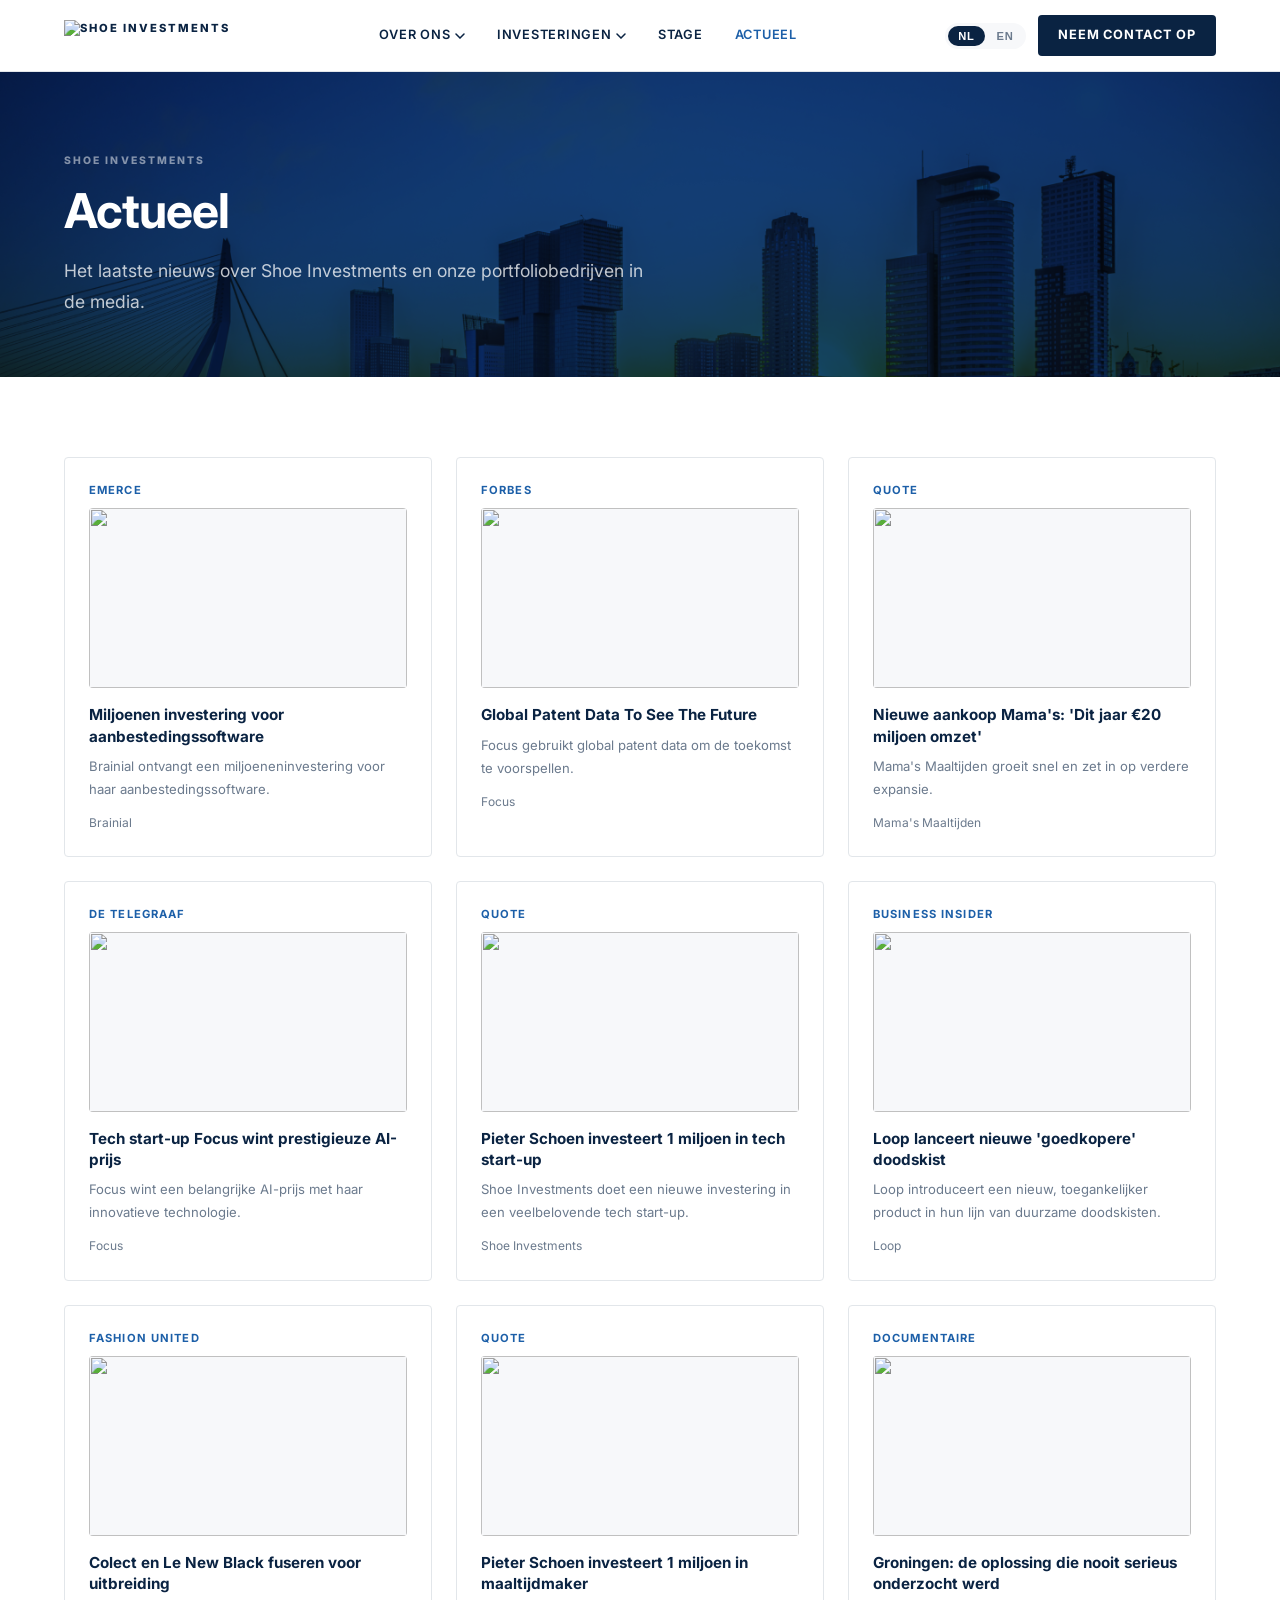
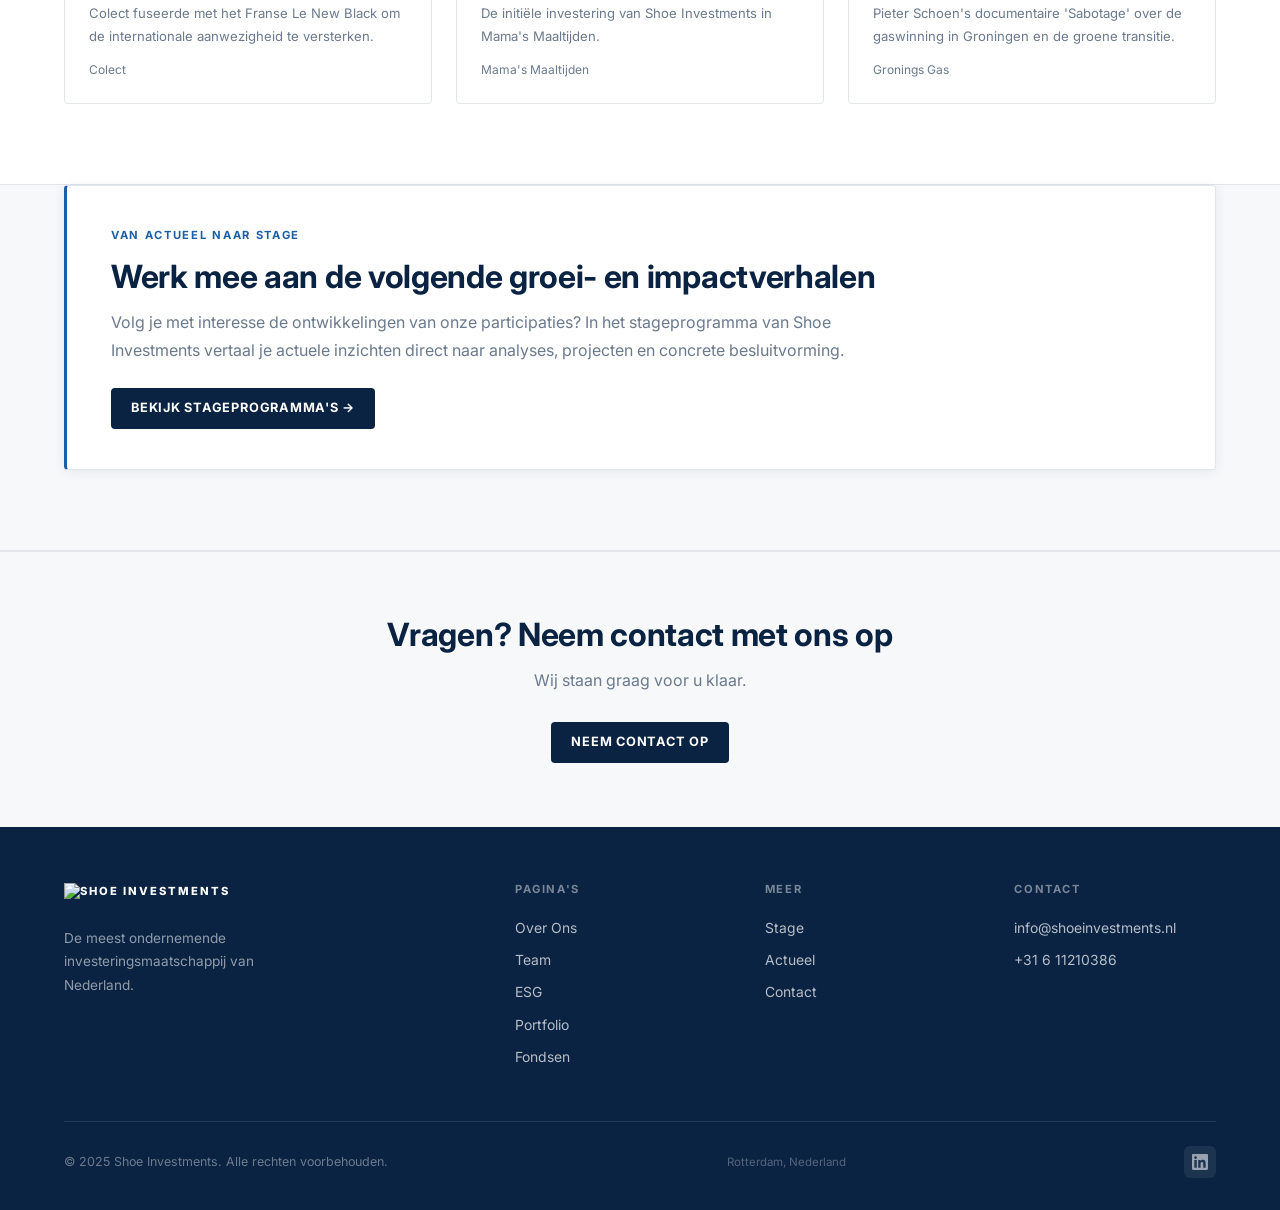
==== commit b8d9f442: "Refine ESG layout, add transition sections, update links and fund descriptions" ====
--- a/actueel.html
+++ b/actueel.html
@@ -151,6 +151,17 @@
       
   </section>
 
+  <section class="section-grey news-stage-section">
+    <div class="container">
+      <div class="news-stage-card">
+        <p class="section-label" data-nl="Van Actueel naar Stage" data-en="From News to Internship">Van Actueel naar Stage</p>
+        <h2 data-nl="Werk mee aan de volgende groei- en impactverhalen" data-en="Contribute to the next growth and impact stories">Werk mee aan de volgende groei- en impactverhalen</h2>
+        <p data-nl="Volg je met interesse de ontwikkelingen van onze participaties? In het stageprogramma van Shoe Investments vertaal je actuele inzichten direct naar analyses, projecten en concrete besluitvorming." data-en="Are you following our portfolio developments with interest? In the Shoe Investments internship programme, you translate current insights directly into analyses, projects and concrete decision-making.">Volg je met interesse de ontwikkelingen van onze participaties? In het stageprogramma van Shoe Investments vertaal je actuele inzichten direct naar analyses, projecten en concrete besluitvorming.</p>
+        <a href="stage.html" class="btn btn-primary" data-nl="Bekijk stageprogramma's →" data-en="View internship programmes →">Bekijk stageprogramma's →</a>
+      </div>
+    </div>
+  </section>
+
   <div class="cta-banner">
     <div class="container">
       <h2 data-nl="Vragen? Neem contact met ons op" data-en="Questions? Get in touch">Vragen? Neem contact met ons op</h2>
--- a/css/style.css
+++ b/css/style.css
@@ -471,6 +471,18 @@
   font-size: 0.88rem;
 }
 
+.inline-company-link {
+  color: var(--navy);
+  font-weight: 700;
+  border-bottom: 1px solid rgba(28, 95, 168, 0.35);
+  transition: color var(--transition), border-color var(--transition);
+}
+
+.inline-company-link:hover {
+  color: var(--blue);
+  border-color: var(--blue);
+}
+
 /* ---------- Portfolio Cards ---------- */
 .portfolio-grid {
   display: grid;
@@ -696,14 +708,19 @@
 
 .team-photo {
   width: 100%;
-  height: 220px;
-  background: var(--grey-bg);
-  display: flex;
-  align-items: center;
-  justify-content: center;
-  color: var(--grey-border);
-  font-size: 3rem;
+  height: auto;
+  background: transparent;
+  display: block;
   overflow: hidden;
+}
+
+.team-photo img {
+  width: 100%;
+  height: auto;
+  object-fit: cover !important;
+  object-position: center top !important;
+  padding: 0;
+  display: block;
 }
 
 .team-info {
@@ -760,40 +777,121 @@
 }
 
 /* ---------- ESG Section ---------- */
-.esg-grid {
-  display: grid;
-  grid-template-columns: repeat(auto-fill, minmax(320px, 1fr));
-  gap: 24px;
-}
-
-.esg-card {
+.esg-showcase .section-intro {
+  max-width: 760px;
+  margin-bottom: 42px;
+}
+
+.esg-grid.esg-grid-premium {
+  display: grid;
+  grid-template-columns: repeat(12, minmax(0, 1fr));
+  gap: 28px;
+}
+
+.esg-card-premium {
   background: var(--white);
   border: 1px solid var(--grey-border);
-  border-radius: var(--radius);
-  padding: 32px;
-  border-top: 3px solid var(--blue);
-}
-
-.esg-icon {
-  width: 44px;
-  height: 44px;
-  background: #e8f0fd;
-  border-radius: 10px;
-  display: flex;
-  align-items: center;
-  justify-content: center;
-  margin-bottom: 16px;
+  border-left: 3px solid var(--blue);
+  border-radius: var(--radius);
+  padding: 34px;
+  box-shadow: 0 4px 20px rgba(10, 35, 66, 0.06);
+  transition: transform 0.25s ease, box-shadow 0.25s ease, border-color 0.25s ease;
+  min-height: 100%;
+  display: flex;
+  flex-direction: column;
+}
+
+.esg-card-link.esg-card-premium {
+  color: inherit;
+  text-decoration: none;
+}
+
+.esg-card-link.esg-card-premium:hover {
+  transform: translateY(-4px);
+  box-shadow: var(--shadow-hover);
+  border-color: rgba(28, 95, 168, 0.4);
+}
+
+.esg-card-link.esg-card-premium:focus-visible {
+  outline: 2px solid var(--blue);
+  outline-offset: 4px;
+}
+
+.esg-kicker {
+  font-size: 0.68rem;
+  font-weight: 700;
+  letter-spacing: 0.12em;
+  text-transform: uppercase;
   color: var(--blue);
-  font-size: 1.3rem;
-}
-
-.esg-card h3 {
-  font-size: 1.05rem;
   margin-bottom: 10px;
-  color: var(--navy);
-}
-
-.esg-card p { font-size: 0.87rem; }
+}
+
+.esg-card-premium h3 {
+  font-size: clamp(1.08rem, 1.55vw, 1.35rem);
+  margin-bottom: 12px;
+  color: var(--navy);
+  line-height: 1.25;
+}
+
+.esg-card-premium > p:not(.esg-kicker) {
+  font-size: 0.89rem;
+  line-height: 1.68;
+}
+
+.esg-card-loop { grid-column: span 7; }
+.esg-card-mega { grid-column: span 5; }
+.esg-card-equalture { grid-column: span 5; }
+.esg-card-mamas { grid-column: span 7; }
+.esg-card-groningen { grid-column: span 8; }
+.esg-card-voccp { grid-column: span 4; }
+
+.esg-card-premium .esg-img-block {
+  width: 100%;
+  height: 230px;
+  object-fit: cover;
+  border-radius: var(--radius);
+  display: block;
+  margin-top: 22px;
+}
+
+.esg-card-groningen .esg-img-block {
+  height: 250px;
+}
+
+.esg-card-voccp .esg-img-block {
+  height: 210px;
+}
+
+.esg-mini-actions {
+  display: flex;
+  gap: 12px;
+  flex-wrap: wrap;
+  margin-top: 18px;
+}
+
+.esg-transition-card {
+  background: var(--white);
+  border: 1px solid var(--grey-border);
+  border-left: 3px solid var(--blue);
+  border-radius: var(--radius);
+  padding: 42px 46px;
+  box-shadow: var(--shadow);
+}
+
+.esg-transition-card h2 {
+  margin-bottom: 14px;
+}
+
+.esg-transition-card .section-intro {
+  max-width: none;
+  margin-bottom: 24px;
+}
+
+.esg-transition-actions {
+  display: flex;
+  flex-wrap: wrap;
+  gap: 12px;
+}
 
 /* ---------- Fondsen List ---------- */
 .fondsen-grid {
@@ -991,6 +1089,43 @@
   font-weight: 700;
 }
 
+.stage-apply-card {
+  max-width: 860px;
+  margin: 0 auto;
+}
+
+.stage-apply-layout {
+  display: grid;
+  grid-template-columns: minmax(0, 1fr) 260px;
+  gap: 24px;
+  align-items: start;
+  margin-top: 16px;
+}
+
+.stage-apply-text p {
+  margin-bottom: 12px;
+}
+
+.stage-apply-text p:last-child {
+  margin-bottom: 0;
+}
+
+.stage-apply-photo-wrap {
+  display: flex;
+  justify-content: flex-end;
+}
+
+.stage-apply-photo {
+  width: 100%;
+  max-width: 260px;
+  aspect-ratio: 1 / 1;
+  border-radius: 50%;
+  border: 2px solid var(--grey-border);
+  object-fit: cover;
+  object-position: center top;
+  box-shadow: var(--shadow);
+}
+
 /* ---------- Testimonials ---------- */
 .testimonials-grid {
   display: grid;
@@ -1013,8 +1148,8 @@
 }
 
 .testimonial-avatar {
-  width: 52px;
-  height: 52px;
+  width: 66px;
+  height: 66px;
   border-radius: 50%;
   object-fit: cover;
   object-position: top;
@@ -1176,6 +1311,28 @@
 
 .news-card p {
   font-size: 0.82rem;
+}
+
+.news-stage-section {
+  padding-top: 0;
+}
+
+.news-stage-card {
+  background: var(--white);
+  border: 1px solid var(--grey-border);
+  border-left: 3px solid var(--blue);
+  border-radius: var(--radius);
+  box-shadow: var(--shadow);
+  padding: 40px 44px;
+}
+
+.news-stage-card h2 {
+  margin-bottom: 12px;
+}
+
+.news-stage-card > p:not(.section-label) {
+  margin-bottom: 24px;
+  max-width: 760px;
 }
 
 /* ---------- Page Hero (inner pages) ---------- */
@@ -1223,6 +1380,97 @@
 .two-col.reverse { direction: rtl; }
 .two-col.reverse > * { direction: ltr; }
 
+/* ---------- About page founder block ---------- */
+.about-founder-wrap {
+  display: flex;
+  flex-direction: column;
+  gap: 16px;
+}
+
+.about-founder-photo {
+  width: 100%;
+  border-radius: var(--radius);
+  border: 1px solid var(--grey-border);
+  box-shadow: var(--shadow);
+  object-fit: cover;
+}
+
+.about-founder-caption {
+  font-size: 0.72rem;
+  font-weight: 700;
+  letter-spacing: 0.08em;
+  text-transform: uppercase;
+  color: var(--blue);
+}
+
+.about-invest-grid {
+  display: grid;
+  grid-template-columns: 1fr 1fr 1fr;
+  gap: 16px;
+}
+
+/* ---------- About page feature sections ---------- */
+.about-feature-section {
+  padding: 88px 0;
+}
+
+.about-feature-layout {
+  align-items: stretch;
+  gap: 56px;
+}
+
+.about-feature-media {
+  border: 1px solid var(--grey-border);
+  border-radius: var(--radius);
+  overflow: hidden;
+  box-shadow: var(--shadow);
+  background: var(--grey-bg);
+}
+
+.about-feature-image {
+  width: 100%;
+  height: 400px;
+  object-fit: cover;
+  object-position: center;
+}
+
+.about-team-media {
+  background: linear-gradient(180deg, #dce6f1 0%, #eef3f8 100%);
+}
+
+.about-feature-image.about-team-collage {
+  object-fit: contain;
+  object-position: center;
+  padding: 16px 10px 0;
+}
+
+.about-feature-image.about-portfolio-rotator {
+  transition: opacity 0.35s ease;
+}
+
+.about-feature-image.about-portfolio-rotator.fade-out {
+  opacity: 0.25;
+}
+
+.about-feature-copy {
+  display: flex;
+  flex-direction: column;
+  justify-content: center;
+}
+
+.about-feature-copy h2 {
+  margin-bottom: 14px;
+}
+
+.about-feature-copy > p:not(.section-label) {
+  font-size: 0.92rem;
+  margin-bottom: 24px;
+}
+
+.about-feature-copy .btn {
+  align-self: flex-start;
+}
+
 /* ---------- Pillars ---------- */
 .pillars-grid {
   display: grid;
@@ -1476,6 +1724,24 @@
 
   .contact-grid { grid-template-columns: 1fr; gap: 40px; }
   .two-col { grid-template-columns: 1fr; gap: 32px; }
+  .about-feature-layout { gap: 28px; }
+  .about-feature-image { height: 320px; }
+  .about-feature-image.about-team-collage { padding: 12px 8px 0; }
+  .about-invest-grid { grid-template-columns: 1fr 1fr; }
+  .stage-apply-layout { grid-template-columns: minmax(0, 1fr) 220px; }
+  .stage-apply-photo { max-width: 220px; }
+  .esg-grid.esg-grid-premium { grid-template-columns: repeat(2, minmax(0, 1fr)); gap: 22px; }
+  .esg-card-loop,
+  .esg-card-mega,
+  .esg-card-equalture,
+  .esg-card-mamas { grid-column: span 1; }
+  .esg-card-groningen,
+  .esg-card-voccp { grid-column: span 2; }
+  .esg-card-premium { padding: 28px; }
+  .esg-card-premium .esg-img-block { height: 210px; }
+  .esg-card-groningen .esg-img-block { height: 230px; }
+  .esg-transition-card { padding: 34px 30px; }
+  .news-stage-card { padding: 32px 28px; }
   .pillars-grid { grid-template-columns: 1fr; }
   .footer-grid { grid-template-columns: 1fr 1fr; gap: 32px; }
   .stats-grid { grid-template-columns: 1fr; }
@@ -1489,6 +1755,24 @@
   .hero { min-height: 80vh; }
   .footer-grid { grid-template-columns: 1fr; }
   .portfolio-grid { grid-template-columns: 1fr 1fr; }
+  .about-feature-image { height: 250px; }
+  .about-feature-image.about-team-collage { padding: 10px 8px 0; }
+  .stage-apply-layout { grid-template-columns: 1fr; }
+  .stage-apply-photo-wrap { justify-content: flex-start; }
+  .stage-apply-photo { max-width: 200px; }
+  .esg-grid.esg-grid-premium { grid-template-columns: 1fr; gap: 18px; }
+  .esg-card-loop,
+  .esg-card-mega,
+  .esg-card-equalture,
+  .esg-card-mamas,
+  .esg-card-groningen,
+  .esg-card-voccp { grid-column: span 1; }
+  .esg-card-premium { padding: 24px; }
+  .esg-card-premium .esg-img-block { height: 190px; margin-top: 16px; }
+  .esg-transition-card { padding: 26px 22px; }
+  .esg-transition-actions { flex-direction: column; align-items: flex-start; }
+  .news-stage-card { padding: 24px 22px; }
+  .about-invest-grid { grid-template-columns: 1fr; }
   .hero-actions { flex-direction: column; }
   .footer-bottom { flex-direction: column; gap: 8px; text-align: center; }
 }
@@ -1645,20 +1929,9 @@
 /* ---------- ESG images ---------- */
 .esg-img-block {
   width: 100%;
-  height: 260px;
   object-fit: cover;
   border-radius: var(--radius);
   display: block;
-  margin-top: 20px;
-}
-
-.esg-card-wide {
-  grid-column: span 2;
-}
-
-@media (max-width: 768px) {
-  .esg-card-wide { grid-column: span 1; }
-  .esg-img-block { height: 200px; }
 }
 
 /* ---------- Over-ons carousel ---------- */
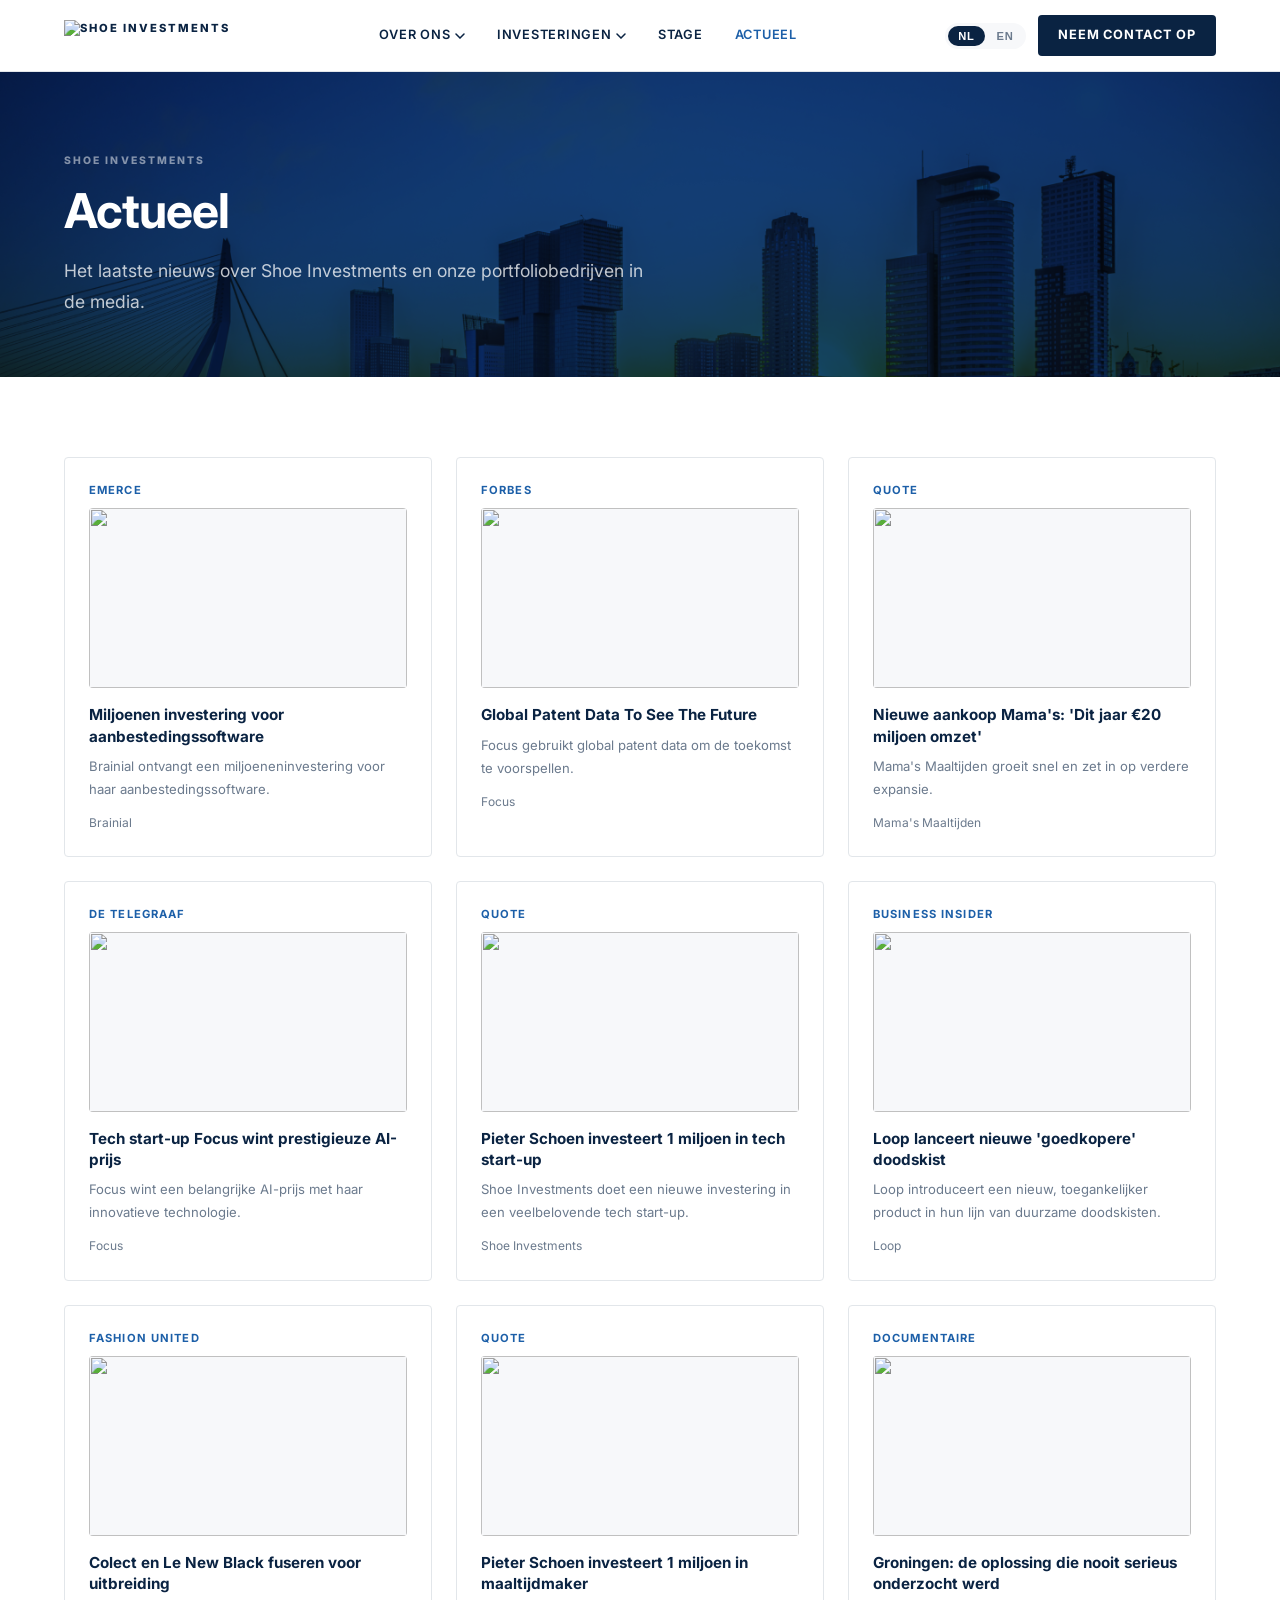
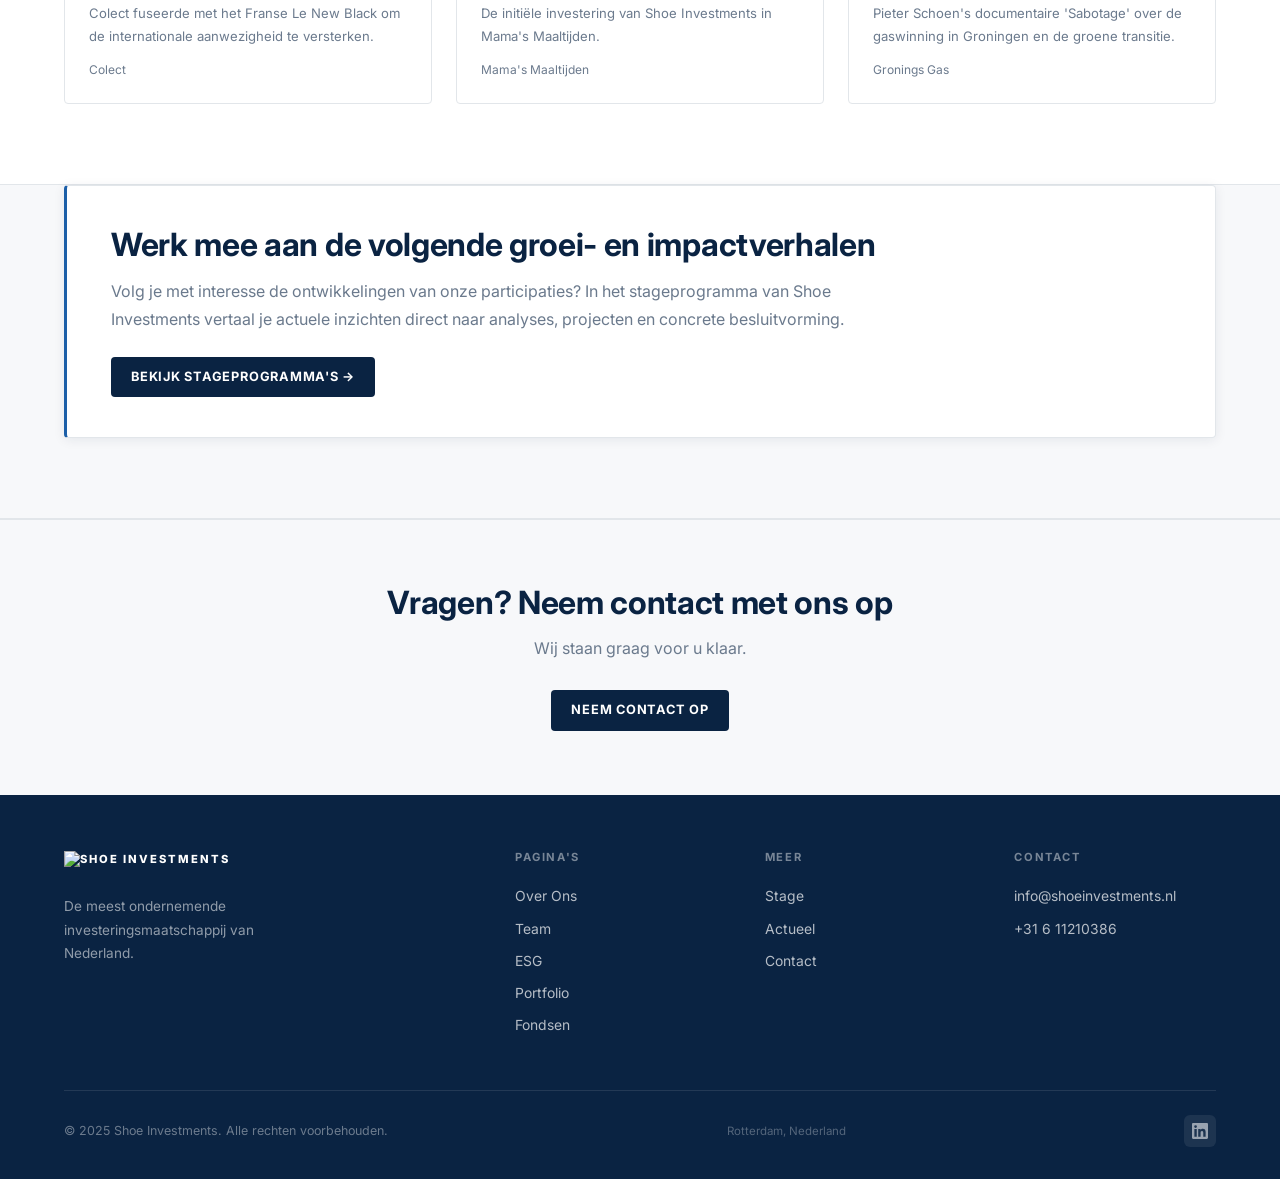
==== commit d812a06c: "Refine and remove requested section texts" ====
--- a/actueel.html
+++ b/actueel.html
@@ -154,7 +154,6 @@
   <section class="section-grey news-stage-section">
     <div class="container">
       <div class="news-stage-card">
-        <p class="section-label" data-nl="Van Actueel naar Stage" data-en="From News to Internship">Van Actueel naar Stage</p>
         <h2 data-nl="Werk mee aan de volgende groei- en impactverhalen" data-en="Contribute to the next growth and impact stories">Werk mee aan de volgende groei- en impactverhalen</h2>
         <p data-nl="Volg je met interesse de ontwikkelingen van onze participaties? In het stageprogramma van Shoe Investments vertaal je actuele inzichten direct naar analyses, projecten en concrete besluitvorming." data-en="Are you following our portfolio developments with interest? In the Shoe Investments internship programme, you translate current insights directly into analyses, projects and concrete decision-making.">Volg je met interesse de ontwikkelingen van onze participaties? In het stageprogramma van Shoe Investments vertaal je actuele inzichten direct naar analyses, projecten en concrete besluitvorming.</p>
         <a href="stage.html" class="btn btn-primary" data-nl="Bekijk stageprogramma's →" data-en="View internship programmes →">Bekijk stageprogramma's →</a>
--- a/css/style.css
+++ b/css/style.css
@@ -476,9 +476,14 @@
   font-weight: 700;
   border-bottom: 1px solid rgba(28, 95, 168, 0.35);
   transition: color var(--transition), border-color var(--transition);
-}
-
-.inline-company-link:hover {
+  text-decoration: none;
+  cursor: pointer;
+  position: relative;
+  z-index: 2;
+}
+
+.inline-company-link:hover,
+.inline-company-link:focus-visible {
   color: var(--blue);
   border-color: var(--blue);
 }
@@ -708,7 +713,7 @@
 
 .team-photo {
   width: 100%;
-  height: auto;
+  aspect-ratio: 16 / 10;
   background: transparent;
   display: block;
   overflow: hidden;
@@ -716,11 +721,18 @@
 
 .team-photo img {
   width: 100%;
-  height: auto;
+  height: 100%;
   object-fit: cover !important;
   object-position: center top !important;
   padding: 0;
   display: block;
+  transform: scale(1.06);
+  transform-origin: center center;
+}
+
+.team-photo img.team-photo-zoom-out {
+  transform: scale(1);
+  object-position: center 22% !important;
 }
 
 .team-info {
@@ -1435,13 +1447,15 @@
 }
 
 .about-team-media {
-  background: linear-gradient(180deg, #dce6f1 0%, #eef3f8 100%);
+  background: var(--white);
 }
 
 .about-feature-image.about-team-collage {
   object-fit: contain;
   object-position: center;
-  padding: 16px 10px 0;
+  padding: 0;
+  transform: scale(1.08);
+  transform-origin: center center;
 }
 
 .about-feature-image.about-portfolio-rotator {
@@ -1504,20 +1518,65 @@
 }
 
 .voccp-card {
-  background: var(--grey-bg);
+  background: var(--white);
   border: 1px solid var(--grey-border);
   border-radius: var(--radius);
-  padding: 24px;
+  padding: 0;
+  overflow: hidden;
+  display: flex;
+  flex-direction: column;
+  transition: box-shadow 0.25s ease, transform 0.25s ease;
+}
+
+.voccp-card:hover {
+  box-shadow: var(--shadow-hover);
+  transform: translateY(-3px);
+}
+
+.voccp-card-img-link {
+  display: block;
+  overflow: hidden;
+  border-bottom: 1px solid var(--grey-border);
+}
+
+.voccp-card-img {
+  width: 100%;
+  height: 180px;
+  object-fit: cover;
+  object-position: center;
+  display: block;
+  transition: transform 0.25s ease;
+}
+
+.voccp-card-img-link:hover .voccp-card-img {
+  transform: scale(1.03);
+}
+
+.voccp-card h4,
+.voccp-card p {
+  padding-left: 20px;
+  padding-right: 20px;
 }
 
 .voccp-card h4 {
   font-size: 0.95rem;
   font-weight: 700;
   color: var(--navy);
-  margin-bottom: 8px;
-}
-
-.voccp-card p { font-size: 0.82rem; }
+  margin: 16px 0 8px;
+}
+
+.voccp-card p {
+  font-size: 0.82rem;
+  margin-bottom: 10px;
+}
+
+.voccp-meta {
+  font-size: 0.74rem !important;
+  color: var(--blue);
+  font-weight: 600;
+  margin-top: auto;
+  padding-bottom: 18px;
+}
 
 /* ---------- Footer ---------- */
 footer {
@@ -1726,7 +1785,7 @@
   .two-col { grid-template-columns: 1fr; gap: 32px; }
   .about-feature-layout { gap: 28px; }
   .about-feature-image { height: 320px; }
-  .about-feature-image.about-team-collage { padding: 12px 8px 0; }
+  .about-feature-image.about-team-collage { transform: scale(1.06); }
   .about-invest-grid { grid-template-columns: 1fr 1fr; }
   .stage-apply-layout { grid-template-columns: minmax(0, 1fr) 220px; }
   .stage-apply-photo { max-width: 220px; }
@@ -1755,8 +1814,9 @@
   .hero { min-height: 80vh; }
   .footer-grid { grid-template-columns: 1fr; }
   .portfolio-grid { grid-template-columns: 1fr 1fr; }
+  .voccp-card-img { height: 140px; }
   .about-feature-image { height: 250px; }
-  .about-feature-image.about-team-collage { padding: 10px 8px 0; }
+  .about-feature-image.about-team-collage { transform: scale(1.04); }
   .stage-apply-layout { grid-template-columns: 1fr; }
   .stage-apply-photo-wrap { justify-content: flex-start; }
   .stage-apply-photo { max-width: 200px; }
@@ -1809,11 +1869,10 @@
   justify-content: center;
   gap: 8px;
   padding: 0;
-  transition: opacity 0.25s ease;
-}
-
-.fcard:hover .fcard-front {
-  opacity: 0;
+  transition: opacity 0.25s ease, visibility 0.25s ease;
+  opacity: 1;
+  visibility: visible;
+  z-index: 2;
 }
 
 .fcard-logo {
@@ -1865,12 +1924,27 @@
   flex-direction: column;
   gap: 6px;
   opacity: 0;
-  transition: opacity 0.25s ease;
+  visibility: hidden;
+  z-index: 1;
+  transform: translateY(8px);
+  transition: opacity 0.25s ease, visibility 0.25s ease, transform 0.25s ease;
   overflow-y: auto;
-}
-
-.fcard:hover .fcard-hover {
-  opacity: 1;
+  pointer-events: none;
+}
+
+@media (hover: hover) and (pointer: fine) {
+  .fcard:hover .fcard-front,
+  .fcard:focus-visible .fcard-front {
+    opacity: 0;
+    visibility: hidden;
+  }
+
+  .fcard:hover .fcard-hover,
+  .fcard:focus-visible .fcard-hover {
+    opacity: 1;
+    visibility: visible;
+    transform: translateY(0);
+  }
 }
 
 .fcard-hover-name {
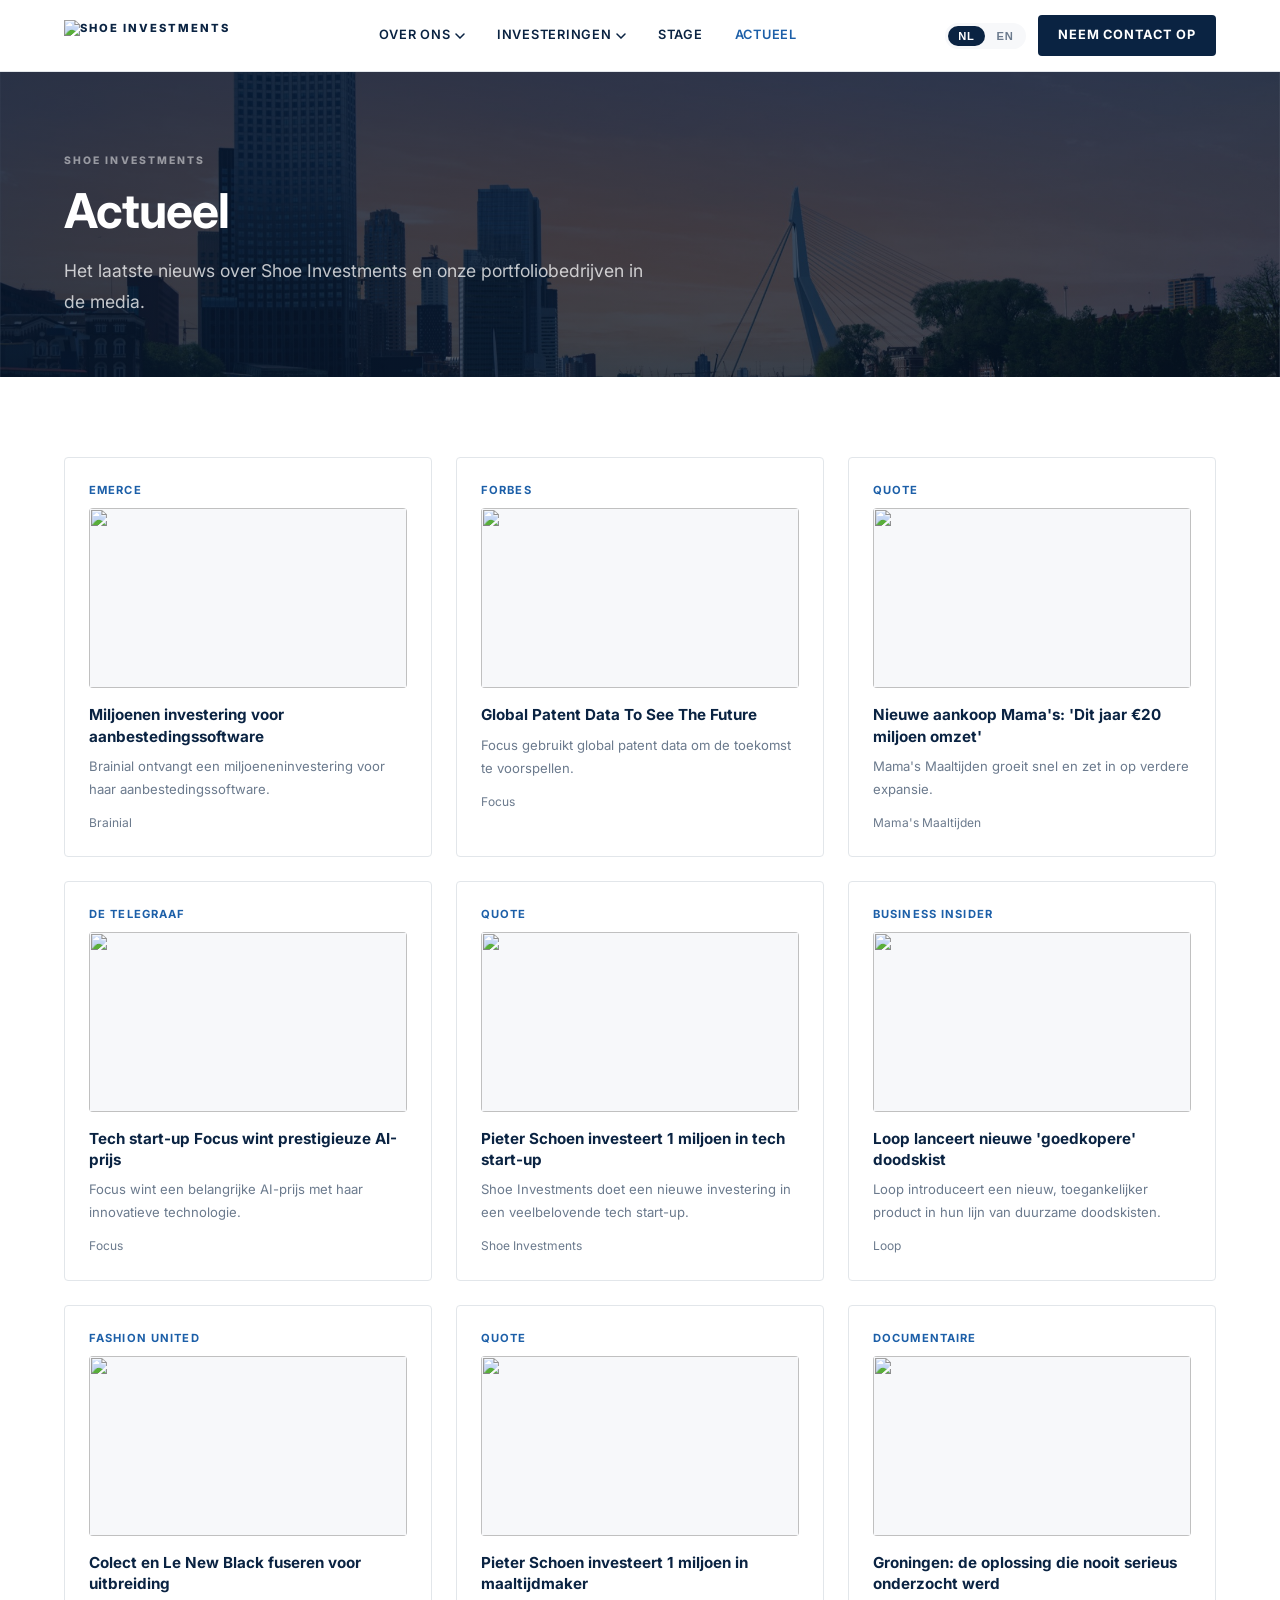
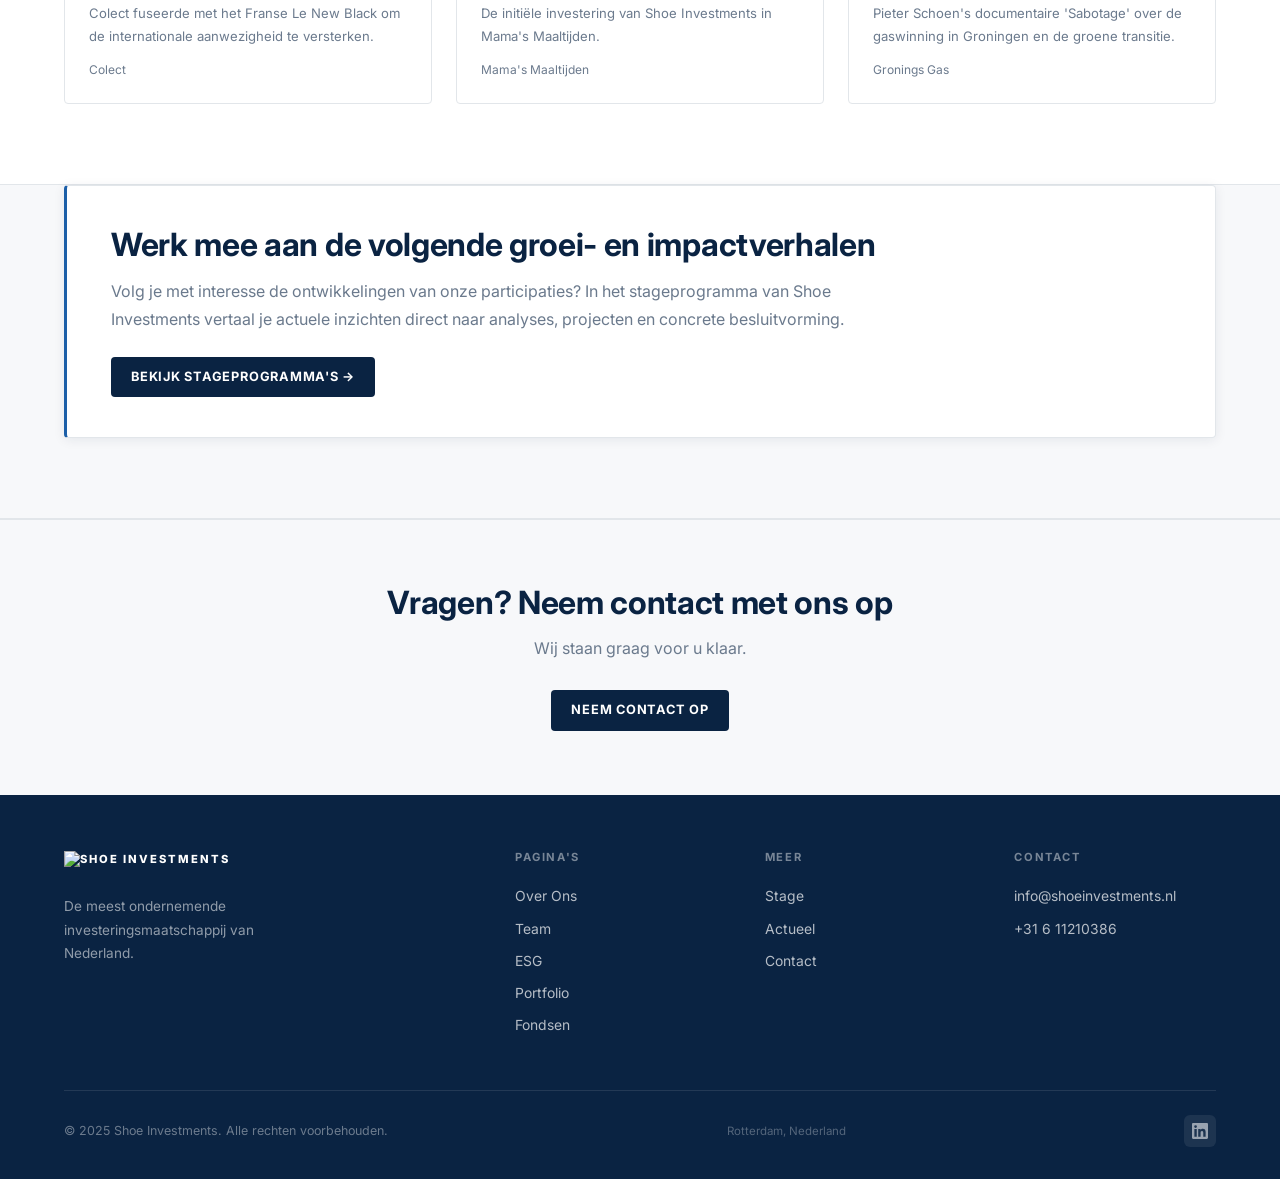
==== commit 290b7ea1: "Add per-page Rotterdam hero backgrounds with fallback mapping" ====
--- a/actueel.html
+++ b/actueel.html
@@ -62,7 +62,7 @@
 </div>
 
 <div class="page-content">
-  <div class="page-hero">
+  <div class="page-hero" data-page-hero="actueel">
     <div class="container">
       <p class="page-hero-eyebrow">Shoe Investments</p>
       <h1 data-nl="Actueel" data-en="News">Actueel</h1>
--- a/css/style.css
+++ b/css/style.css
@@ -1349,14 +1349,56 @@
 
 /* ---------- Page Hero (inner pages) ---------- */
 .page-hero {
-  background: var(--navy);
-  background-image: url('../images/hero-slide1.png');
-  background-size: cover;
-  background-position: center;
-  background-blend-mode: overlay;
+  --page-hero-image: url('../images/hero-slide1.png');
+  --page-hero-fallback: url('../images/rotterdam-skyline.jpg');
+  --page-hero-position: center 48%;
+  --page-hero-position-mobile: center 50%;
+  --page-hero-overlay: linear-gradient(118deg, rgba(7, 25, 49, 0.76), rgba(7, 25, 49, 0.58));
+  background-color: var(--navy);
+  background-image: var(--page-hero-overlay), var(--page-hero-image), var(--page-hero-fallback);
+  background-size: cover, cover, cover;
+  background-position: var(--page-hero-position), center, center;
+  background-repeat: no-repeat;
   padding: 80px 0 60px;
   margin-bottom: 0;
   position: relative;
+}
+
+/* Page hero mapping (swap image urls here) */
+.page-hero[data-page-hero="over-ons"] {
+  --page-hero-image: url('../images/hero-over-ons-rotterdam-kubus.jpg');
+  --page-hero-position: center 56%;
+  --page-hero-position-mobile: center 62%;
+}
+
+.page-hero[data-page-hero="esg"] {
+  --page-hero-image: url('../images/hero-esg-rotterdam-markthal.jpg');
+  --page-hero-position: center 58%;
+  --page-hero-position-mobile: center 58%;
+}
+
+.page-hero[data-page-hero="portfolio"] {
+  --page-hero-image: url('../images/hero-portfolio-rotterdam-oudehaven.jpg');
+  --page-hero-position: center 57%;
+  --page-hero-position-mobile: center 62%;
+}
+
+.page-hero[data-page-hero="actueel"] {
+  --page-hero-image: url('../images/hero-actueel-rotterdam-skyline.jpg');
+  --page-hero-position: center 47%;
+  --page-hero-position-mobile: center 50%;
+}
+
+.page-hero[data-page-hero="stage"] {
+  --page-hero-image: url('../images/hero-stage-rotterdam-centraal.jpg');
+  --page-hero-position: center 54%;
+  --page-hero-position-mobile: center 56%;
+}
+
+.page-hero[data-page-hero="fondsen"] {
+  --page-hero-image: url('../images/hero-fondsen-rotterdam-erasmus.jpg');
+  --page-hero-position: center 52%;
+  --page-hero-position-mobile: center 57%;
 }
 
 .page-hero-eyebrow {
@@ -1812,6 +1854,10 @@
 @media (max-width: 600px) {
   section { padding: 56px 0; }
   .hero { min-height: 80vh; }
+  .page-hero {
+    padding: 72px 0 52px;
+    background-position: var(--page-hero-position-mobile), center, center;
+  }
   .footer-grid { grid-template-columns: 1fr; }
   .portfolio-grid { grid-template-columns: 1fr 1fr; }
   .voccp-card-img { height: 140px; }
